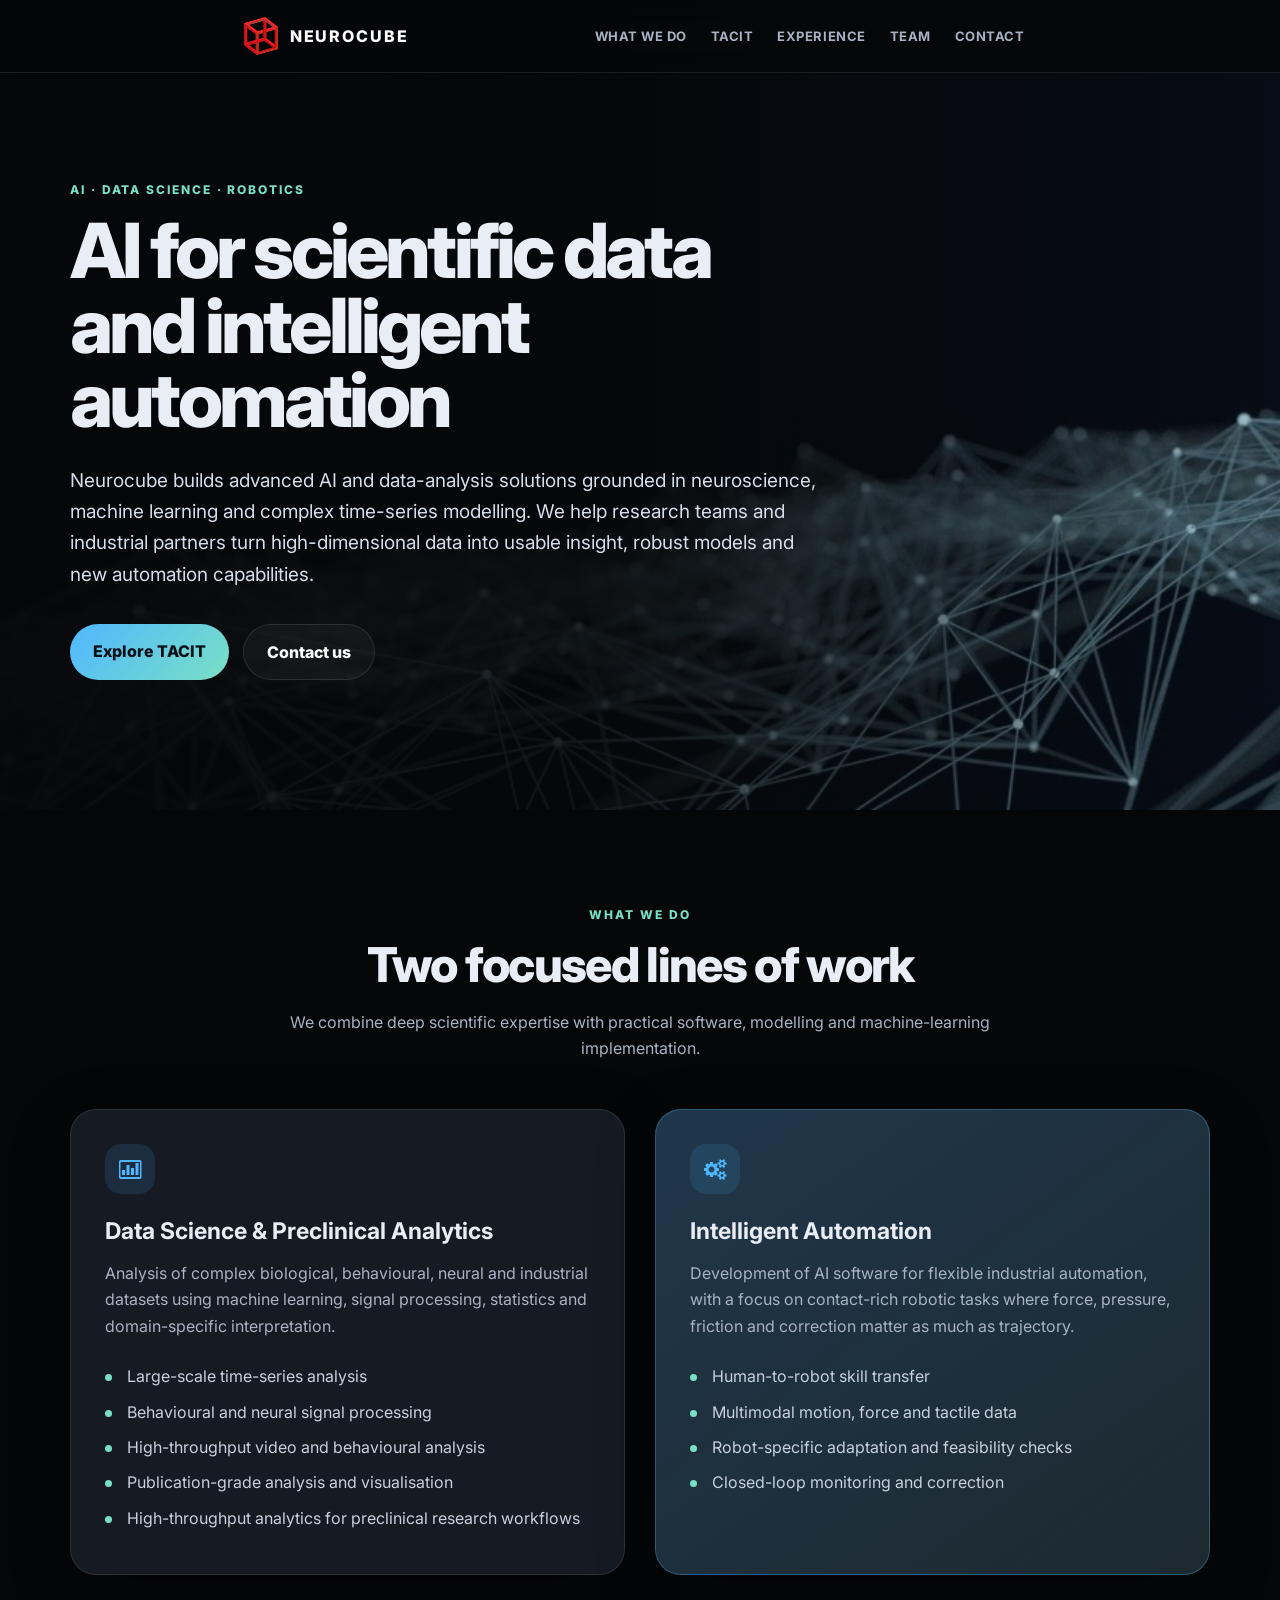
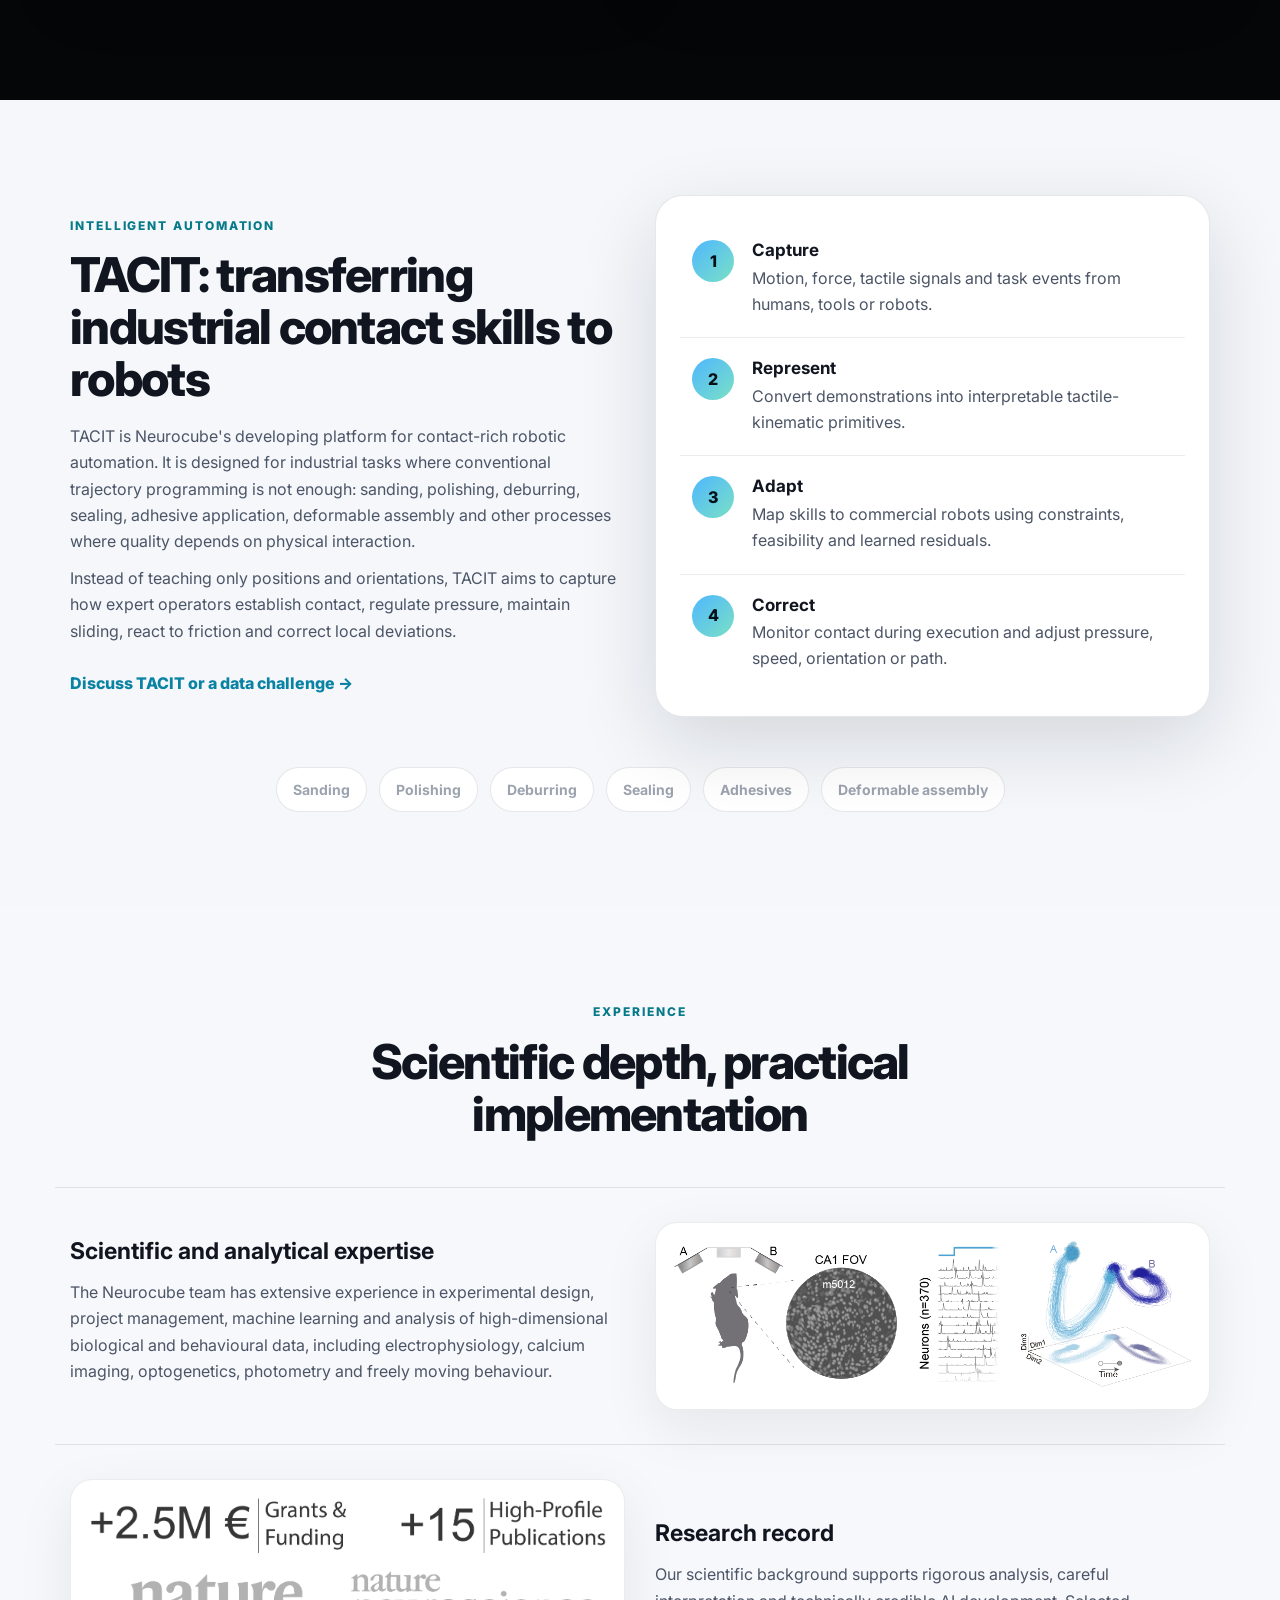
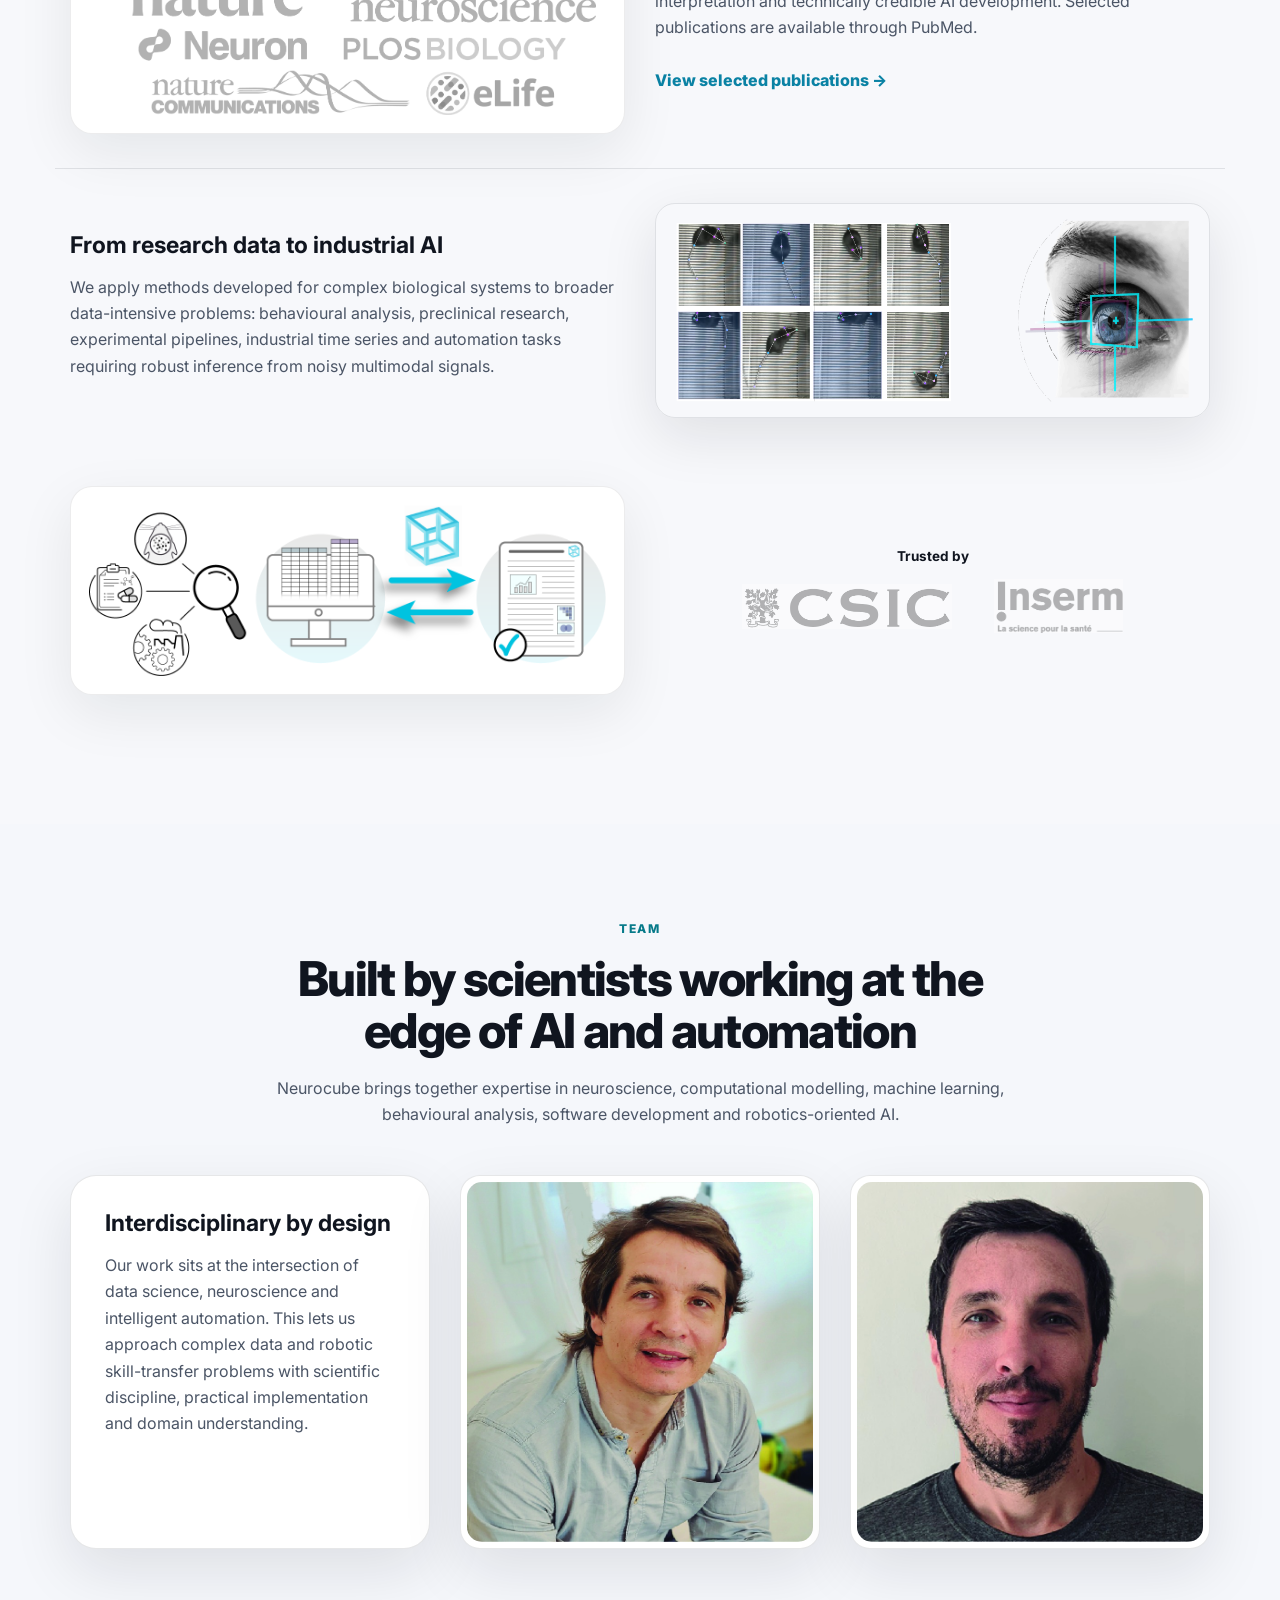
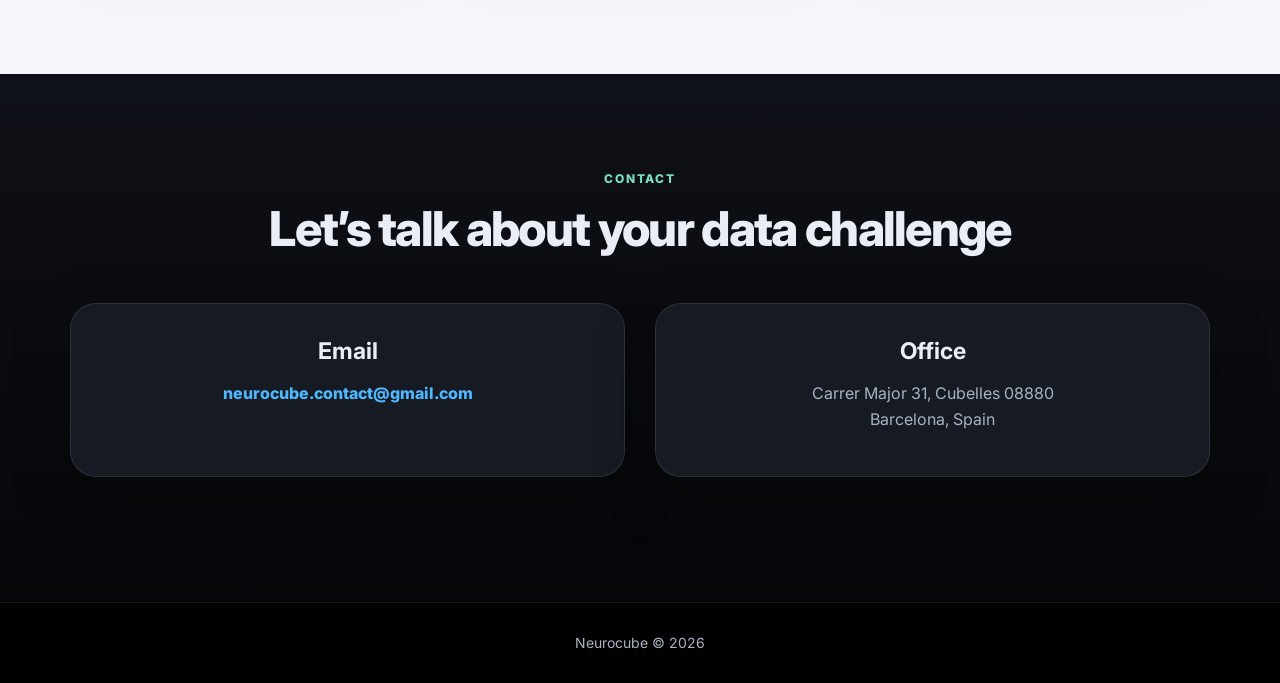
==== test/index.html @ 3176d302 "Update index.html" ====
<!doctype html>
<html lang="en">
<head>
  <meta charset="utf-8">
  <meta name="viewport" content="width=device-width, initial-scale=1">
  <meta name="description" content="Neurocube develops AI solutions for scientific data analysis and intelligent automation, including TACIT for contact-rich robotic skill transfer.">
  <title>Neurocube | AI, Data Science & Intelligent Automation</title>
  <link rel="icon" href="favicon.png" type="image/png">
  <link href="css/bootstrap.min.css" rel="stylesheet" type="text/css">
  <link href="css/font-awesome.css" rel="stylesheet" type="text/css">
  <link href="css/style.css" rel="stylesheet" type="text/css">
</head>
<body>
  <header class="site-header">
    <div class="container header-inner">
      <a class="brand" href="#home" aria-label="Neurocube home">
        <img src="img/cube.png" alt="Neurocube logo">
        <span>NEUROCUBE</span>
      </a>

      <nav class="navbar navbar-inverse" role="navigation">
        <div class="navbar-header">
          <button type="button" class="navbar-toggle" data-toggle="collapse" data-target="#main-nav">
            <span class="sr-only">Toggle navigation</span>
            <span class="icon-bar"></span>
            <span class="icon-bar"></span>
            <span class="icon-bar"></span>
          </button>
        </div>
        <div id="main-nav" class="collapse navbar-collapse">
          <ul class="nav navbar-nav">
            <li><a href="#services">What we do</a></li>
            <li><a href="#automation">TACIT</a></li>
            <li><a href="#experience">Experience</a></li>
            <li><a href="#team">Team</a></li>
            <li><a href="#contact">Contact</a></li>
          </ul>
        </div>
      </nav>
    </div>
  </header>

  <main>
    <section id="home" class="hero-section">
      <div class="container">
        <div class="row">
          <div class="col-md-8">
            <p class="eyebrow">AI · Data Science · Robotics</p>
            <h1>AI for scientific data and intelligent automation</h1>
            <p class="hero-copy">
              Neurocube builds advanced AI and data-analysis solutions grounded in neuroscience, machine learning and complex time-series modelling. We help research teams and industrial partners turn high-dimensional data into usable insight, robust models and new automation capabilities.
            </p>
            <div class="hero-actions">
              <a href="#automation" class="btn-primary-custom">Explore TACIT</a>
              <a href="#contact" class="btn-secondary-custom">Contact us</a>
            </div>
          </div>
        </div>
      </div>
    </section>

    <section id="services" class="section section-dark">
      <div class="container">
        <div class="section-heading">
          <p class="eyebrow">What we do</p>
          <h2>Two focused lines of work</h2>
          <p>We combine deep scientific expertise with practical software, modelling and machine-learning implementation.</p>
        </div>

        <div class="row cards-row">
          <div class="col-md-6">
            <article class="feature-card">
              <div class="card-icon"><i class="fa fa-bar-chart"></i></div>
              <h3>Data Science & Preclinical Analytics</h3>
              <p>
                Analysis of complex biological, behavioural, neural and industrial datasets using machine learning, signal processing, statistics and domain-specific interpretation.
              </p>
              <ul>
                <li>Large-scale time-series analysis</li>
                <li>Behavioural and neural signal processing</li>
                <li>High-throughput video and behavioural analysis</li>
                <li>Publication-grade analysis and visualisation</li>
                <li>High-throughput analytics for preclinical research workflows</li>
              </ul>
            </article>
          </div>

          <div class="col-md-6">
            <article class="feature-card feature-card-accent">
              <div class="card-icon"><i class="fa fa-cogs"></i></div>
              <h3>Intelligent Automation</h3>
              <p>
                Development of AI software for flexible industrial automation, with a focus on contact-rich robotic tasks where force, pressure, friction and correction matter as much as trajectory.
              </p>
              <ul>
                <li>Human-to-robot skill transfer</li>
                <li>Multimodal motion, force and tactile data</li>
                <li>Robot-specific adaptation and feasibility checks</li>
                <li>Closed-loop monitoring and correction</li>
              </ul>
            </article>
          </div>
        </div>
      </div>
    </section>

    <section id="automation" class="section section-light">
      <div class="container">
        <div class="row vertical-align">
          <div class="col-md-6">
            <p class="eyebrow">Intelligent Automation</p>
            <h2>TACIT: transferring industrial contact skills to robots</h2>
            <p>
              TACIT is Neurocube's developing platform for contact-rich robotic automation. It is designed for industrial tasks where conventional trajectory programming is not enough: sanding, polishing, deburring, sealing, adhesive application, deformable assembly and other processes where quality depends on physical interaction.
            </p>
            <p>
              Instead of teaching only positions and orientations, TACIT aims to capture how expert operators establish contact, regulate pressure, maintain sliding, react to friction and correct local deviations.
            </p>
            <a href="#contact" class="inline-link">Discuss TACIT or a data challenge →</a>
          </div>

          <div class="col-md-6">
            <div class="tacit-panel">
              <div class="tacit-step">
                <span>1</span>
                <div>
                  <h4>Capture</h4>
                  <p>Motion, force, tactile signals and task events from humans, tools or robots.</p>
                </div>
              </div>
              <div class="tacit-step">
                <span>2</span>
                <div>
                  <h4>Represent</h4>
                  <p>Convert demonstrations into interpretable tactile-kinematic primitives.</p>
                </div>
              </div>
              <div class="tacit-step">
                <span>3</span>
                <div>
                  <h4>Adapt</h4>
                  <p>Map skills to commercial robots using constraints, feasibility and learned residuals.</p>
                </div>
              </div>
              <div class="tacit-step">
                <span>4</span>
                <div>
                  <h4>Correct</h4>
                  <p>Monitor contact during execution and adjust pressure, speed, orientation or path.</p>
                </div>
              </div>
            </div>
          </div>
        </div>

        <div class="use-case-strip">
          <span>Sanding</span>
          <span>Polishing</span>
          <span>Deburring</span>
          <span>Sealing</span>
          <span>Adhesives</span>
          <span>Deformable assembly</span>
        </div>
      </div>
    </section>

    <section id="experience" class="section experience-section">
      <div class="container">
        <div class="section-heading">
          <p class="eyebrow">Experience</p>
          <h2>Scientific depth, practical implementation</h2>
        </div>

        <div class="row experience-row">
          <div class="col-md-6">
            <h3>Scientific and analytical expertise</h3>
            <p>
              The Neurocube team has extensive experience in experimental design, project management, machine learning and analysis of high-dimensional biological and behavioural data, including electrophysiology, calcium imaging, optogenetics, photometry and freely moving behaviour.
            </p>
          </div>
          <div class="col-md-6">
            <img class="wide-image" src="img/experience.png" alt="Neurocube scientific expertise diagram">
          </div>
        </div>

        <div class="row experience-row">
          <div class="col-md-6 col-md-push-6">
            <h3>Research record</h3>
            <p>
              Our scientific background supports rigorous analysis, careful interpretation and technically credible AI development. Selected publications are available through PubMed.
            </p>
            <a class="inline-link" href="https://pubmed.ncbi.nlm.nih.gov/?term=28329757+or+34262175+or+20364143+or+29398355+or+20613857+or+35879320+or+28826485&sort=date" target="_blank" rel="noopener">View selected publications →</a>
          </div>
          <div class="col-md-6 col-md-pull-6">
            <img class="wide-image" src="img/journals.png" alt="Selected scientific journals">
          </div>
        </div>

        <div class="row experience-row">
          <div class="col-md-6">
            <h3>From research data to industrial AI</h3>
            <p>
              We apply methods developed for complex biological systems to broader data-intensive problems: behavioural analysis, preclinical research, experimental pipelines, industrial time series and automation tasks requiring robust inference from noisy multimodal signals.
            </p>
          </div>
          <div class="col-md-6">
            <img class="showcase-image" src="img/trusted1.png" alt="Video-based tracking and pattern analysis">
          </div>
        </div>

        <div class="row analytics-showcase experience-row">
          <div class="col-md-6">
            <img class="wide-image" src="img/trustedFlow.png" alt="Neurocube workflow">
          </div>
          <div class="col-md-6">
            <h3 class="trusted-title">Trusted by</h3>
            <div class="trusted-logos">
              <img src="img/trusted-csic.png" alt="CSIC logo">
              <img src="img/trusted-inserm.png" alt="Inserm logo">
            </div>
          </div>
        </div>
      </div>
    </section>

    <section id="team" class="section section-light">
      <div class="container">
        <div class="section-heading">
          <p class="eyebrow">Team</p>
          <h2>Built by scientists working at the edge of AI and automation</h2>
          <p>
            Neurocube brings together expertise in neuroscience, computational modelling, machine learning, behavioural analysis, software development and robotics-oriented AI.
          </p>
        </div>

        <div class="row team-row">
          <div class="col-md-4">
            <div class="team-text-card">
              <h3>Interdisciplinary by design</h3>
              <p>
                Our work sits at the intersection of data science, neuroscience and intelligent automation. This lets us approach complex data and robotic skill-transfer problems with scientific discipline, practical implementation and domain understanding.
              </p>
            </div>
          </div>
          <div class="col-md-4">
            <div class="portrait-card">
              <figure class="portrait-rollover">
                <img class="portrait-main" src="img/teamPJ1.jpg" alt="Neurocube team member">
                <img class="portrait-hover" src="img/teamPJ2.jpg" alt="Neurocube team member alternate portrait">
              </figure>
            </div>
          </div>
          <div class="col-md-4">
            <div class="portrait-card">
              <figure class="portrait-rollover">
                <img class="portrait-main" src="img/teamDJ1.jpg" alt="Neurocube team member">
                <img class="portrait-hover" src="img/teamDJ2.jpg" alt="Neurocube team member alternate portrait">
              </figure>
            </div>
          </div>
        </div>
      </div>
    </section>

    <section id="contact" class="section contact-section">
      <div class="container">
        <div class="section-heading">
          <p class="eyebrow">Contact</p>
          <h2>Let’s talk about your data challenge</h2>
        </div>

        <div class="row contact-cards">
          <div class="col-md-6">
            <div class="contact-card">
              <h3>Email</h3>
              <p><a href="mailto:neurocube.contact@gmail.com">neurocube.contact@gmail.com</a></p>
            </div>
          </div>
          <div class="col-md-6">
            <div class="contact-card">
              <h3>Office</h3>
              <p>Carrer Major 31, Cubelles 08880<br>Barcelona, Spain</p>
            </div>
          </div>
        </div>
      </div>
    </section>
  </main>

  <footer class="site-footer">
    <div class="container">
      <span>Neurocube © 2026</span>
    </div>
  </footer>

  <script src="js/jquery-1.11.0.min.js"></script>
  <script src="js/bootstrap.min.js"></script>
  <script>
    $(function () {
      $('a[href^="#"]').on('click', function (event) {
        var target = $($(this).attr('href'));
        if (target.length) {
          event.preventDefault();
          $('html, body').animate({ scrollTop: target.offset().top - 70 }, 500);
          $('#main-nav').collapse('hide');
        }
      });
    });
  </script>
</body>
</html>
---- test/css/style.css ----
@charset "utf-8";
@import url('https://fonts.googleapis.com/css2?family=Inter:wght@400;500;600;700;800&display=swap');

:root {
  --bg: #050608;
  --bg-soft: #0e1117;
  --panel: #151a23;
  --text: #e9edf5;
  --muted: #a9b2c3;
  --line: rgba(255, 255, 255, 0.1);
  --accent: #4fb7ff;
  --accent-2: #7ae0c5;
  --white: #ffffff;
}

* { box-sizing: border-box; }

html { scroll-behavior: smooth; }

body {
  margin: 0;
  background: var(--bg);
  color: var(--text);
  font-family: 'Inter', Arial, sans-serif;
  font-size: 16px;
  line-height: 1.65;
}

img { max-width: 100%; height: auto; display: block; }

a { color: inherit; }
a:hover, a:focus { color: var(--accent); text-decoration: none; }

h1, h2, h3, h4, p { margin-top: 0; }

h1 {
  max-width: 850px;
  font-size: clamp(42px, 7vw, 76px);
  line-height: 0.98;
  font-weight: 800;
  letter-spacing: -0.05em;
  margin-bottom: 28px;
}

h2 {
  font-size: clamp(30px, 4vw, 48px);
  line-height: 1.08;
  font-weight: 800;
  letter-spacing: -0.035em;
  margin-bottom: 18px;
}

h3 {
  font-size: 23px;
  line-height: 1.2;
  font-weight: 700;
  margin-bottom: 14px;
}

h4 {
  font-size: 17px;
  line-height: 1.2;
  font-weight: 700;
  margin-bottom: 4px;
}

p { color: var(--muted); }

.site-header {
  position: fixed;
  top: 0;
  width: 100%;
  z-index: 1000;
  background: rgba(5, 6, 8, 0.88);
  border-bottom: 1px solid var(--line);
  backdrop-filter: blur(14px);
}

.header-inner {
  min-height: 72px;
  display: flex;
  align-items: center;
  justify-content: space-between;
}

.brand {
  display: inline-flex;
  align-items: center;
  gap: 12px;
  color: var(--white);
  font-size: 16px;
  font-weight: 800;
  letter-spacing: 0.12em;
}

.brand img { width: 34px; height: 38px; object-fit: contain; }

.navbar { margin: 0; border: 0; min-height: auto; }
.navbar-inverse { background: transparent; border: 0; }
.navbar-collapse { padding: 0; }
.navbar-nav > li > a,
.navbar-inverse .navbar-nav > li > a {
  color: var(--muted);
  font-size: 13px;
  font-weight: 700;
  letter-spacing: 0.04em;
  text-transform: uppercase;
  padding: 14px 12px;
}
.navbar-inverse .navbar-nav > li > a:hover,
.navbar-inverse .navbar-nav > li > a:focus { color: var(--white); background: transparent; }
.navbar-inverse .navbar-toggle { border-color: var(--line); margin-right: 0; }
.navbar-inverse .navbar-toggle:hover,
.navbar-inverse .navbar-toggle:focus { background: var(--panel); }

.hero-section {
  min-height: 90vh;
  display: flex;
  align-items: center;
  padding: 150px 0 100px;
  background:
    linear-gradient(90deg, rgba(5,6,8,0.96) 0%, rgba(5,6,8,0.86) 45%, rgba(5,6,8,0.2) 100%),
    url('../img/slide-1.jpg') center/cover no-repeat;
}

.hero-copy {
  max-width: 760px;
  font-size: 19px;
  color: #d7deeb;
  margin-bottom: 34px;
}

.eyebrow {
  color: var(--accent-2);
  font-size: 12px;
  font-weight: 800;
  letter-spacing: 0.16em;
  text-transform: uppercase;
  margin-bottom: 14px;
}

.hero-actions {
  display: flex;
  gap: 14px;
  flex-wrap: wrap;
}

.btn-primary-custom,
.btn-secondary-custom {
  display: inline-block;
  border-radius: 999px;
  padding: 14px 23px;
  font-weight: 800;
  transition: transform 0.2s ease, border-color 0.2s ease, background 0.2s ease;
}

.btn-primary-custom {
  background: linear-gradient(135deg, var(--accent), var(--accent-2));
  color: #051018;
}

.btn-secondary-custom {
  border: 1px solid var(--line);
  color: var(--white);
  background: rgba(255,255,255,0.04);
}

.btn-primary-custom:hover,
.btn-secondary-custom:hover {
  transform: translateY(-2px);
  color: var(--white);
}

.section { padding: 95px 0; }
.section-dark { background: var(--bg); }
.section-light { background: #f5f7fb; color: #10151f; }
.section-light p { color: #4b5566; }
.section-light .eyebrow { color: #067a89; }

.section-heading {
  max-width: 760px;
  margin: 0 auto 48px;
  text-align: center;
}

.cards-row { display: flex; flex-wrap: wrap; }
.cards-row > div { margin-bottom: 30px; }

.feature-card,
.team-text-card,
.contact-card {
  height: 100%;
  padding: 34px;
  background: var(--panel);
  border: 1px solid var(--line);
  border-radius: 26px;
  box-shadow: 0 18px 60px rgba(0,0,0,0.25);
}

.feature-card-accent {
  background: linear-gradient(145deg, rgba(79,183,255,0.18), rgba(122,224,197,0.08)), var(--panel);
  border-color: rgba(79,183,255,0.32);
}

.card-icon {
  width: 50px;
  height: 50px;
  display: flex;
  align-items: center;
  justify-content: center;
  border-radius: 16px;
  background: rgba(79,183,255,0.12);
  color: var(--accent);
  font-size: 21px;
  margin-bottom: 24px;
}

.feature-card ul {
  margin: 24px 0 0;
  padding: 0;
  list-style: none;
}

.feature-card li {
  position: relative;
  color: #c8d0de;
  padding-left: 22px;
  margin: 9px 0;
}

.feature-card li:before {
  content: "";
  position: absolute;
  left: 0;
  top: 11px;
  width: 7px;
  height: 7px;
  border-radius: 50%;
  background: var(--accent-2);
}

.vertical-align { display: flex; align-items: center; flex-wrap: wrap; }

.tacit-panel {
  background: #ffffff;
  border: 1px solid rgba(16,21,31,0.1);
  border-radius: 28px;
  padding: 24px;
  box-shadow: 0 26px 80px rgba(16,21,31,0.14);
}

.tacit-step {
  display: flex;
  gap: 18px;
  padding: 20px 12px;
  border-bottom: 1px solid rgba(16,21,31,0.08);
}

.tacit-step:last-child { border-bottom: 0; }
.tacit-step span {
  flex: 0 0 42px;
  height: 42px;
  display: flex;
  align-items: center;
  justify-content: center;
  border-radius: 50%;
  color: #051018;
  background: linear-gradient(135deg, var(--accent), var(--accent-2));
  font-weight: 800;
}

.tacit-step p { margin: 0; }

.inline-link {
  display: inline-block;
  margin-top: 16px;
  color: #0a82a4;
  font-weight: 800;
}

.use-case-strip {
  display: flex;
  flex-wrap: wrap;
  gap: 12px;
  justify-content: center;
  margin-top: 50px;
}

.use-case-strip span {
  padding: 10px 16px;
  border-radius: 999px;
  background: #ffffff;
  border: 1px solid rgba(16,21,31,0.1);
  color: #9ca3af;
  font-size: 14px;
  font-weight: 700;
}

.experience-row {
  display: flex;
  align-items: center;
  flex-wrap: wrap;
  padding: 34px 0;
  border-top: 1px solid var(--line);
}

.experience-row:first-of-type { border-top: 0; }

.wide-image {
  width: 100%;
  padding: 18px;
  background: #ffffff;
  border-radius: 22px;
}

.team-row { display: flex; align-items: stretch; flex-wrap: wrap; }
.team-row > div { margin-bottom: 30px; }
.section-light .team-text-card {
  background: #ffffff;
  border-color: rgba(16,21,31,0.1);
  box-shadow: 0 22px 60px rgba(16,21,31,0.1);
}

.portrait-card {
  height: 100%;
  padding: 18px;
  background: #ffffff;
  border: 1px solid rgba(16,21,31,0.1);
  border-radius: 26px;
  box-shadow: 0 22px 60px rgba(16,21,31,0.1);
}

.portrait-rollover {
  position: relative;
  width: 100%;
  height: 360px;
  margin: 0;
  overflow: hidden;
  border-radius: 18px;
}

.portrait-rollover img {
  width: 100%;
  height: 100%;
  object-fit: cover;
  display: block;
}

.portrait-hover {
  position: absolute;
  inset: 0;
  opacity: 0;
  transition: opacity 180ms ease-in-out;
}

.portrait-rollover:hover .portrait-hover,
.portrait-rollover:focus-within .portrait-hover {
  opacity: 1;
}

.contact-section {
  background: linear-gradient(180deg, var(--bg-soft), var(--bg));
}

.contact-cards { display: flex; flex-wrap: wrap; }
.contact-cards > div { margin-bottom: 30px; }
.contact-card { text-align: center; }
.contact-card a { color: var(--accent); font-weight: 800; }

.site-footer {
  padding: 28px 0;
  border-top: 1px solid var(--line);
  background: #000;
  color: var(--muted);
  text-align: center;
  font-size: 14px;
}

@media (max-width: 991px) {
  .header-inner { display: block; padding-top: 14px; padding-bottom: 14px; }
  .brand { float: left; margin-top: 4px; }
  .navbar { float: right; }
  .navbar-collapse { clear: both; width: 100vw; margin-left: calc(-50vw + 50%); padding: 12px 15px; background: rgba(5,6,8,0.98); }
  .navbar-nav { margin: 0; }
  .navbar-nav > li > a { padding: 12px 0; }
  .hero-section { padding-top: 135px; }
  .section { padding: 74px 0; }
  .portrait-card img { height: auto; }
}

@media (max-width: 767px) {
  body { font-size: 15px; }
  .hero-section { min-height: auto; padding: 130px 0 75px; }
  .feature-card, .team-text-card, .contact-card { padding: 26px; }
  .tacit-panel { margin-top: 34px; }
}

.analytics-showcase {
  display: flex;
  align-items: center;
  flex-wrap: wrap;
  margin-top: 48px;
  padding: 28px;
  background: rgba(255,255,255,0.035);
  border: 1px solid var(--line);
  border-radius: 28px;
}

.analytics-showcase > div { margin-bottom: 0; }

.showcase-image {
  width: 100%;
  border-radius: 20px;
  border: 1px solid rgba(255,255,255,0.12);
  box-shadow: 0 20px 70px rgba(0,0,0,0.28);
}

.analytics-showcase h3 { color: var(--white); }

.trusted-section {
  padding: 64px 0;
  background: var(--bg-soft);
  border-top: 1px solid var(--line);
  border-bottom: 1px solid var(--line);
}

.trusted-inner {
  text-align: center;
}

.trusted-inner .eyebrow {
  color: rgba(122,224,197,0.55);
  margin-bottom: 22px;
}

.trusted-inner img {
  max-width: 760px;
  width: 100%;
  margin: 0 auto;
  opacity: 0.34;
  filter: grayscale(1);
}

@media (max-width: 991px) {
  .analytics-showcase { padding: 22px; }
  .analytics-showcase .showcase-image { margin-bottom: 28px; }
}

/* v4 refinements */
.experience-section {
  background: #f7f8fb;
  color: #10151f;
}

.experience-section p { color: #4b5566; }
.experience-section .eyebrow { color: #067a89; }
.experience-section .experience-row { border-top: 1px solid rgba(16,21,31,0.1); }
.experience-section .experience-row:first-of-type { border-top: 0; }
.experience-section .wide-image {
  border: 1px solid rgba(16,21,31,0.08);
  box-shadow: 0 18px 55px rgba(16,21,31,0.08);
}

.experience-section .analytics-showcase {
  margin-top: 0;
  padding: 34px 0;
  background: transparent;
  border: 0;
  border-radius: 0;
}

.experience-section .analytics-showcase h3 { color: #10151f; }
.experience-section .showcase-image {
  border: 1px solid rgba(16,21,31,0.1);
  box-shadow: 0 18px 55px rgba(16,21,31,0.1);
}

.trusted-section { display: none; }

.trusted-title {
  display: block;
  width: 100%;
  text-align: center;
  font-size: 1.35rem;   /* match your h3 size */
  font-weight: 700;
  line-height: 1.3;
  color: #2f3438;
  letter-spacing: normal;
  text-transform: none;
}

.trusted-inline {
  margin-top: 34px;
  padding-top: 34px;
  border-top: 1px solid rgba(16,21,31,0.1);
  text-align: center;
}

.trusted-inline .eyebrow {
  color: rgba(6,122,137,0.55);
  margin-bottom: 16px;
}

.trusted-logos {
  display: flex;
  align-items: center;
  justify-content: center;
  gap: 42px;
  flex-wrap: wrap;
}

.trusted-logos img {
  max-height: 54px;
  max-width: 210px;
  width: auto;
  opacity: 0.38;
  filter: grayscale(1);
}

.portrait-card {
  padding: 6px;
  border-radius: 20px;
}

.portrait-rollover {
  border-radius: 15px;
}

@media (max-width: 767px) {
  .trusted-logos { gap: 24px; }
  .trusted-logos img { max-height: 42px; max-width: 170px; }
}
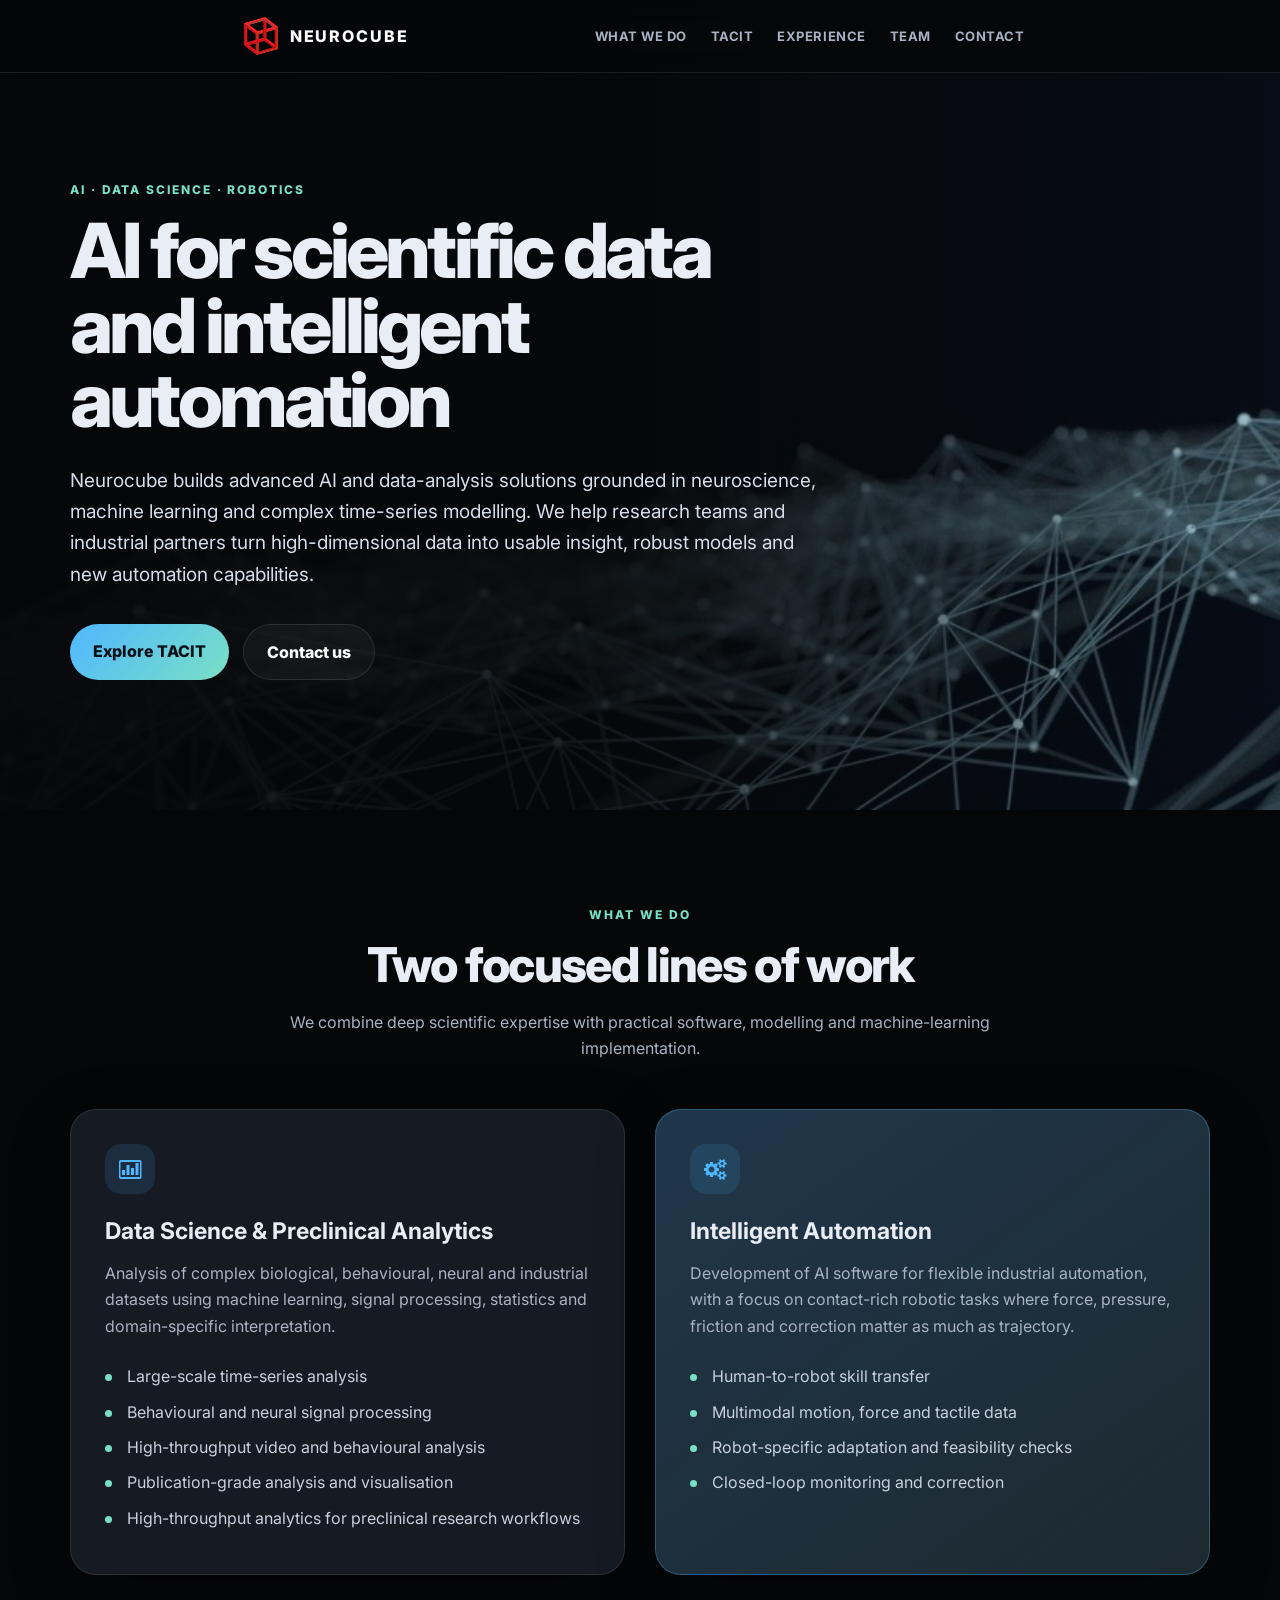
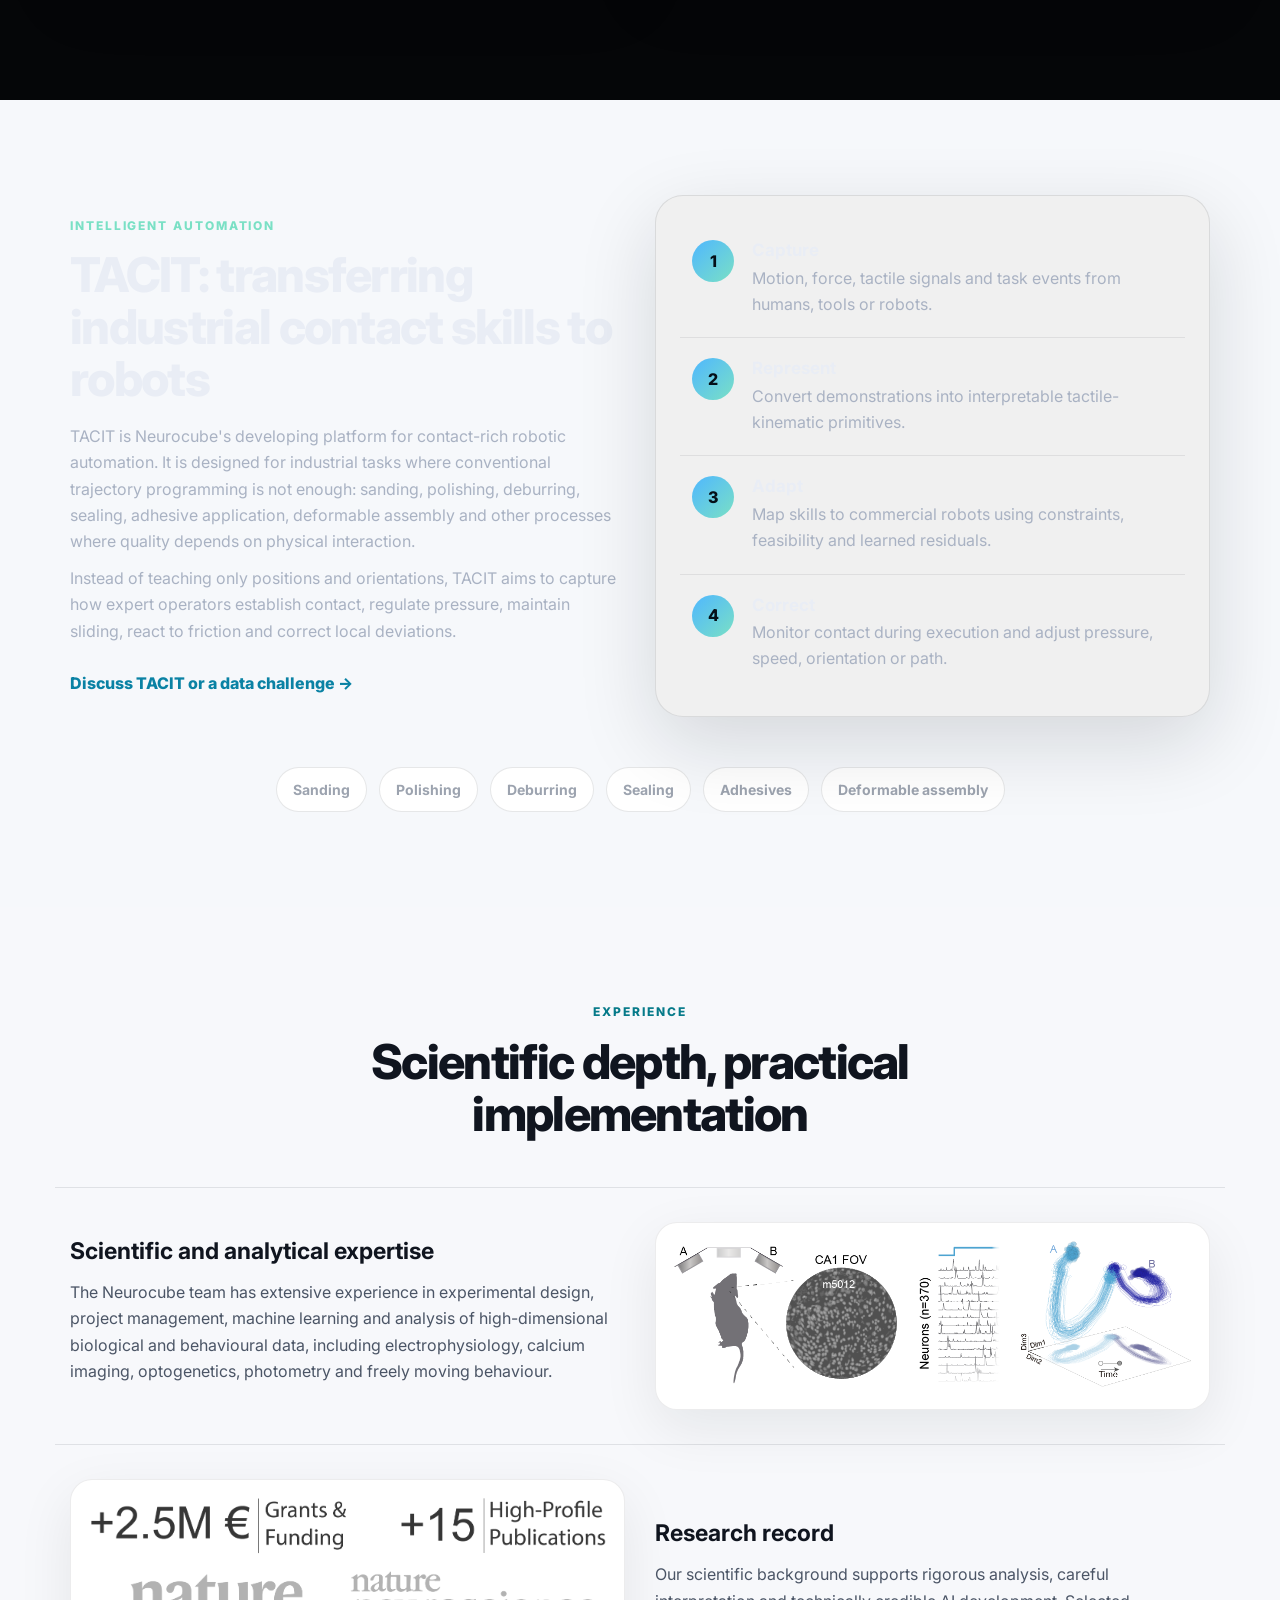
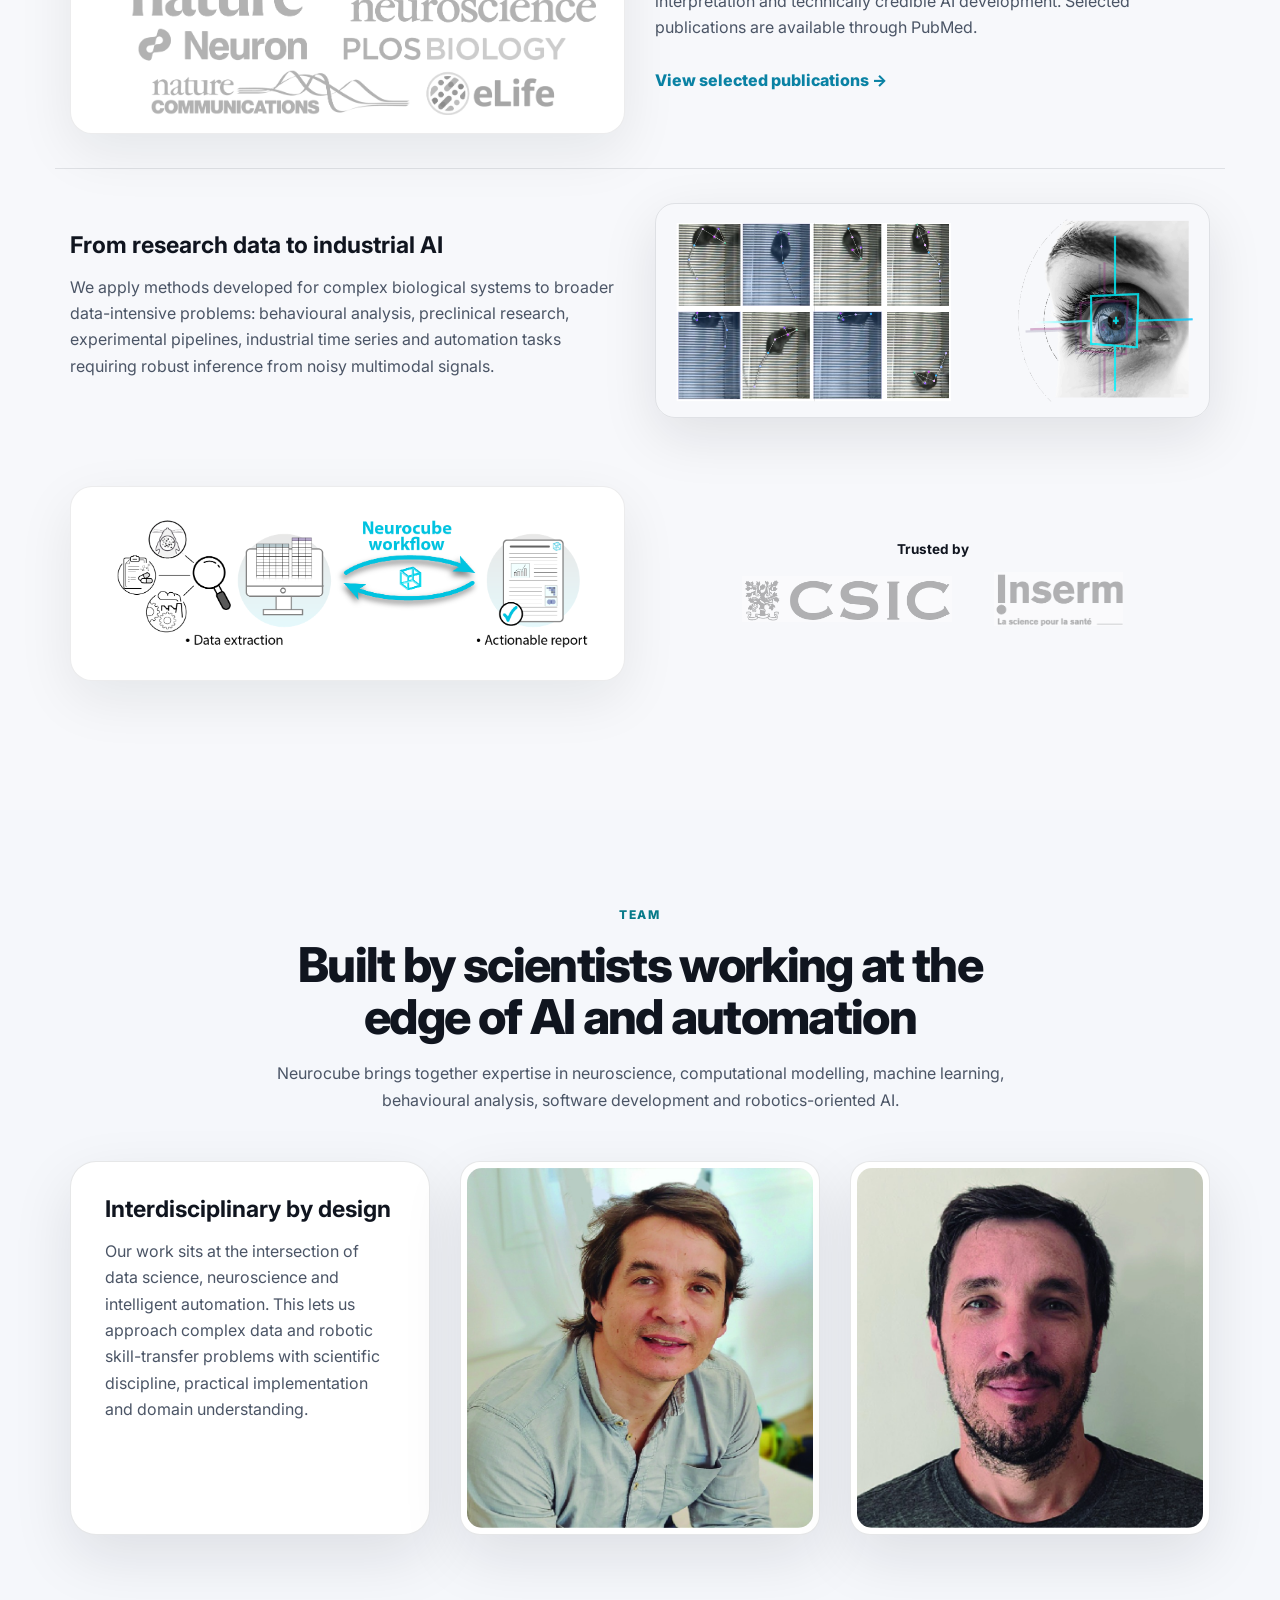
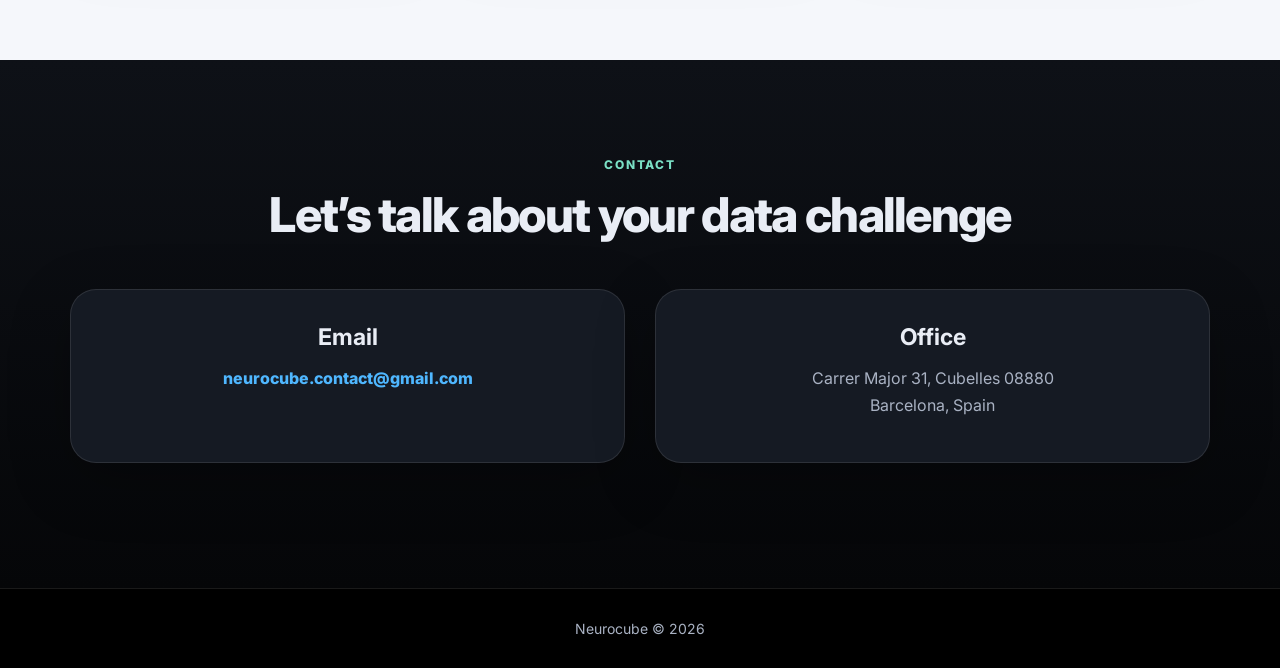
==== commit bb818e63: "Update index.html" ====
--- a/test/index.html
+++ b/test/index.html
@@ -104,7 +104,7 @@
       </div>
     </section>
 
-    <section id="automation" class="section section-light">
+    <section id="automation" class="section automation-section">
       <div class="container">
         <div class="row vertical-align">
           <div class="col-md-6">
--- a/test/css/style.css
+++ b/test/css/style.css
@@ -241,8 +241,12 @@
 
 .vertical-align { display: flex; align-items: center; flex-wrap: wrap; }
 
+#automation {
+  background: #f6f8fb;
+}
+
 .tacit-panel {
-  background: #ffffff;
+  background: #f0f0f0;
   border: 1px solid rgba(16,21,31,0.1);
   border-radius: 28px;
   padding: 24px;
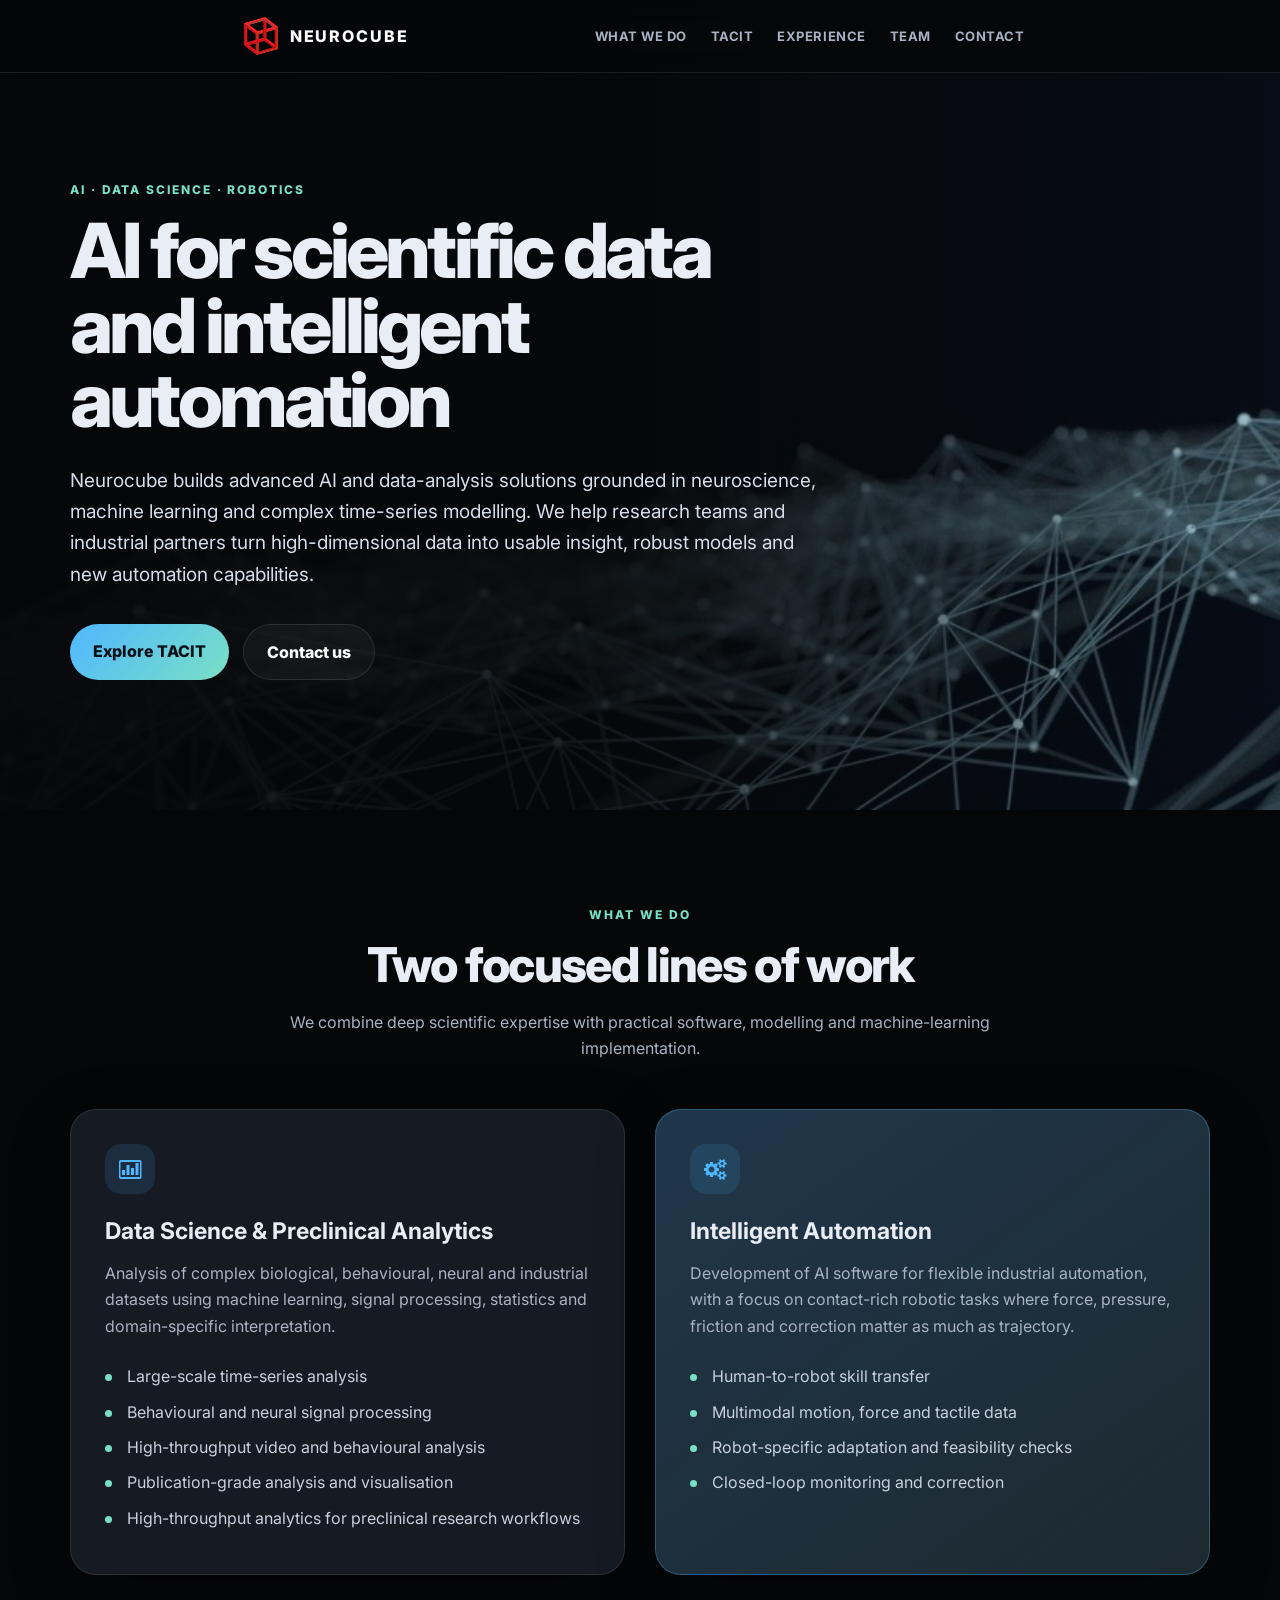
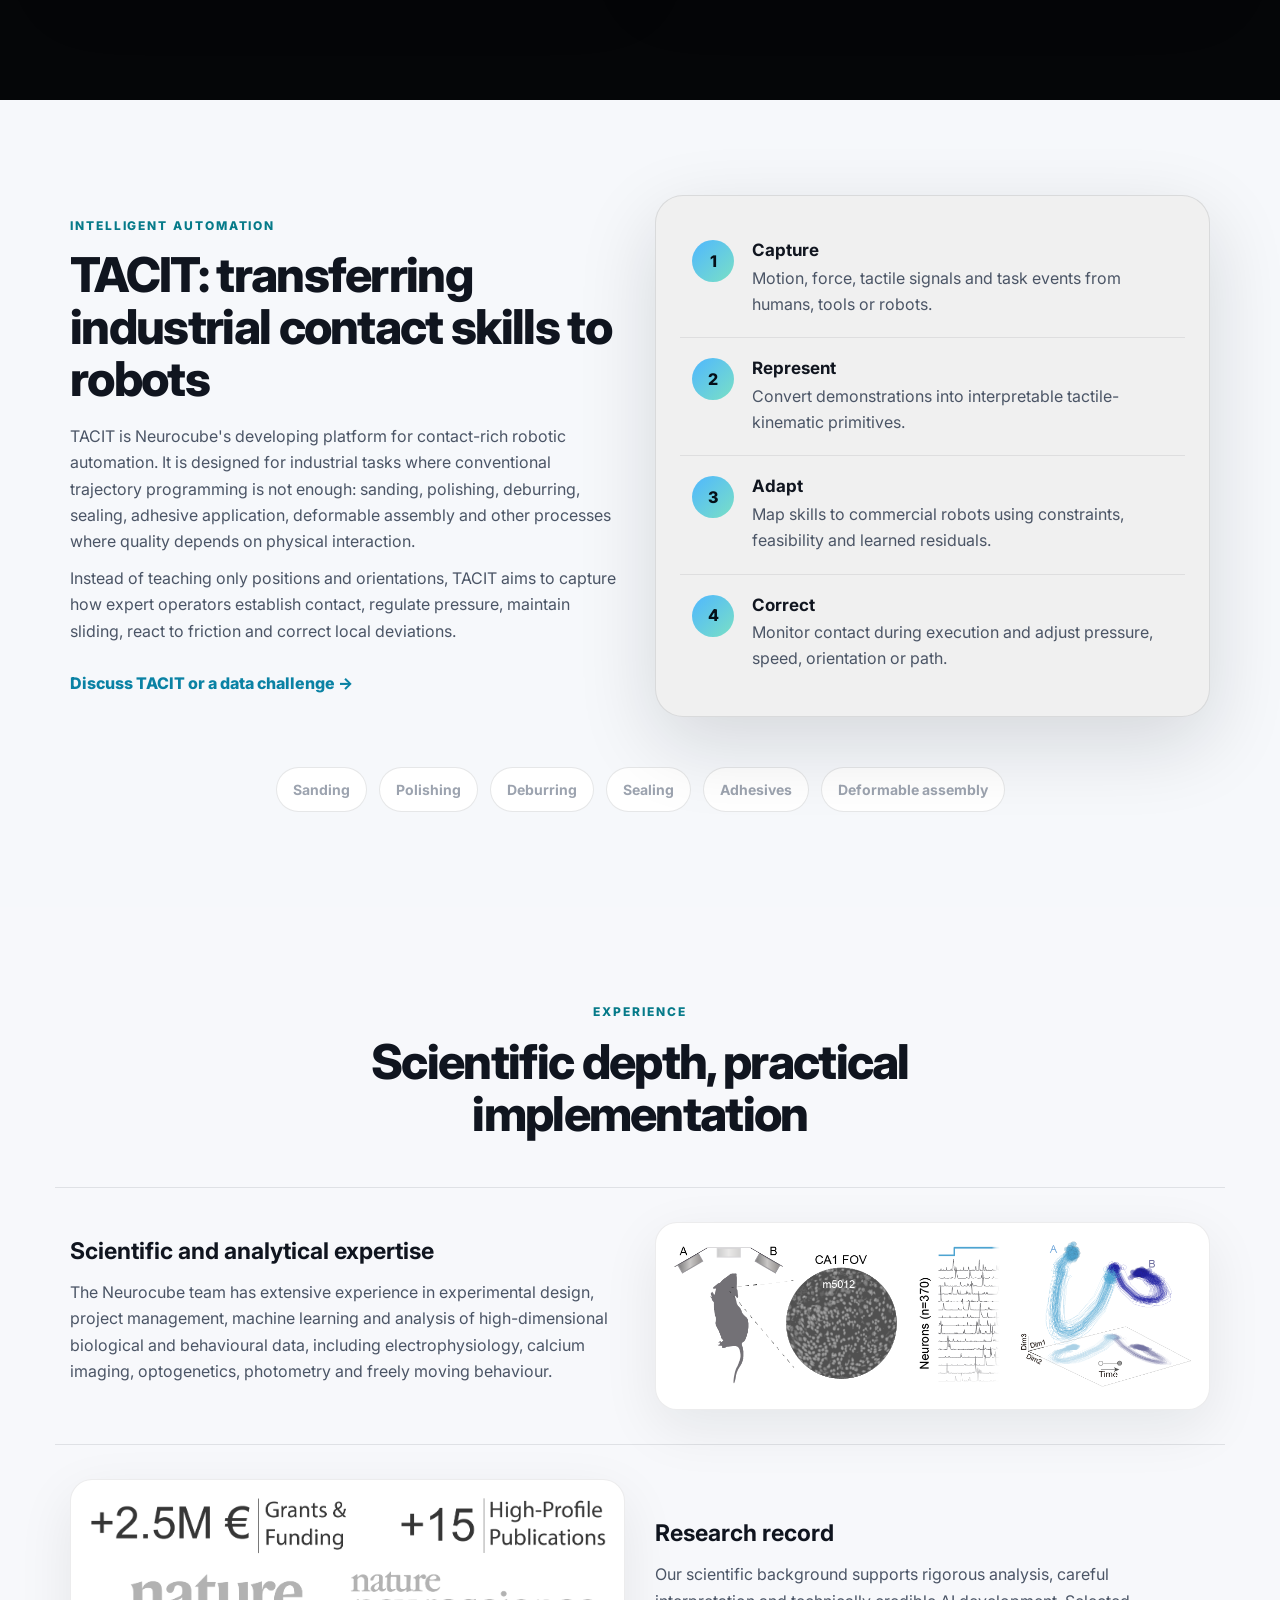
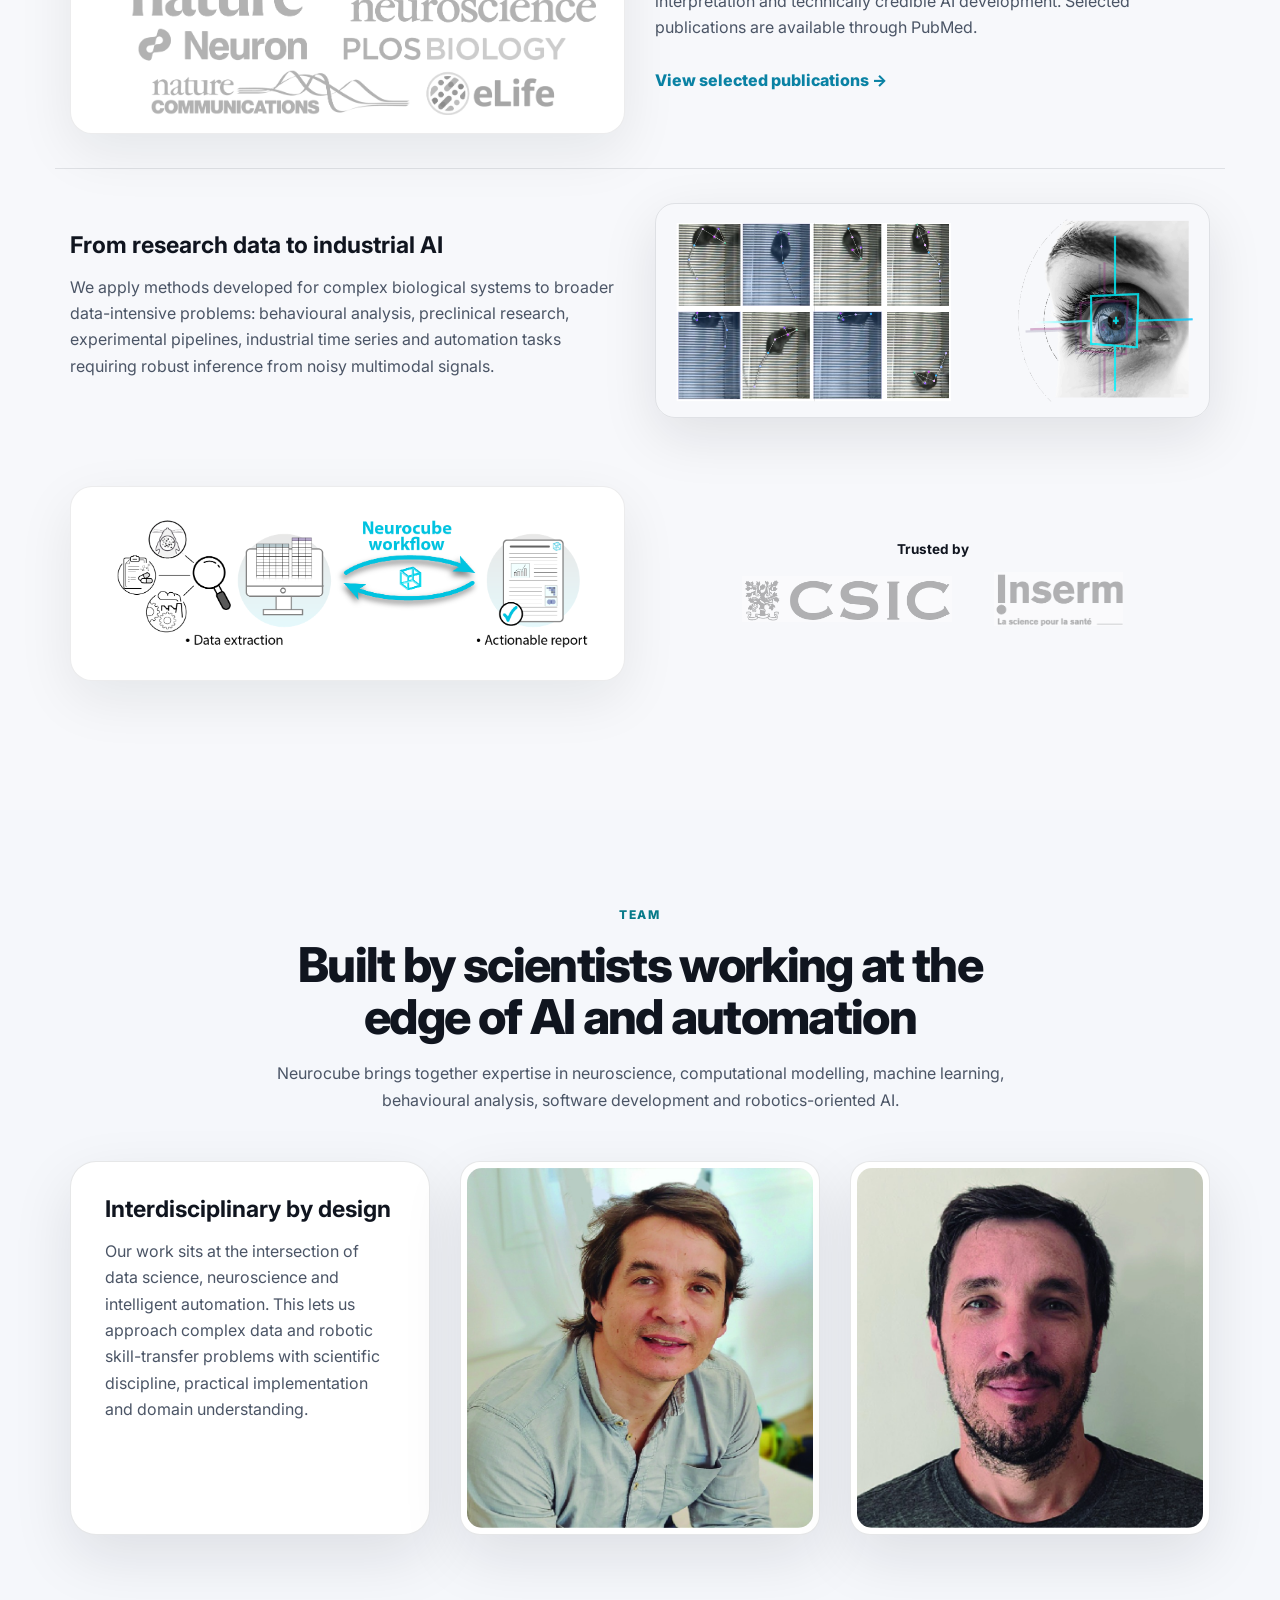
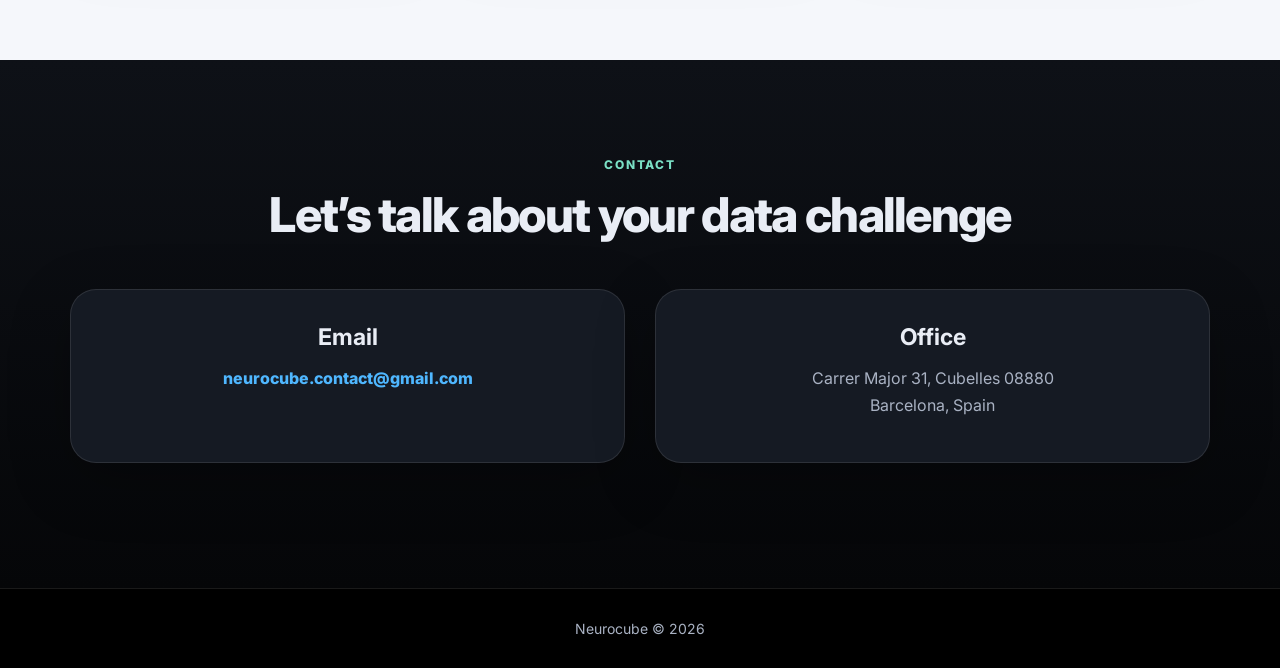
==== commit ef437af1: "Update index.html" ====
--- a/test/index.html
+++ b/test/index.html
@@ -104,7 +104,7 @@
       </div>
     </section>
 
-    <section id="automation" class="section automation-section">
+    <section id="automation" class="section section-light automation-section">
       <div class="container">
         <div class="row vertical-align">
           <div class="col-md-6">
--- a/test/css/style.css
+++ b/test/css/style.css
@@ -241,7 +241,7 @@
 
 .vertical-align { display: flex; align-items: center; flex-wrap: wrap; }
 
-#automation {
+.automation-section {
   background: #f6f8fb;
 }
 
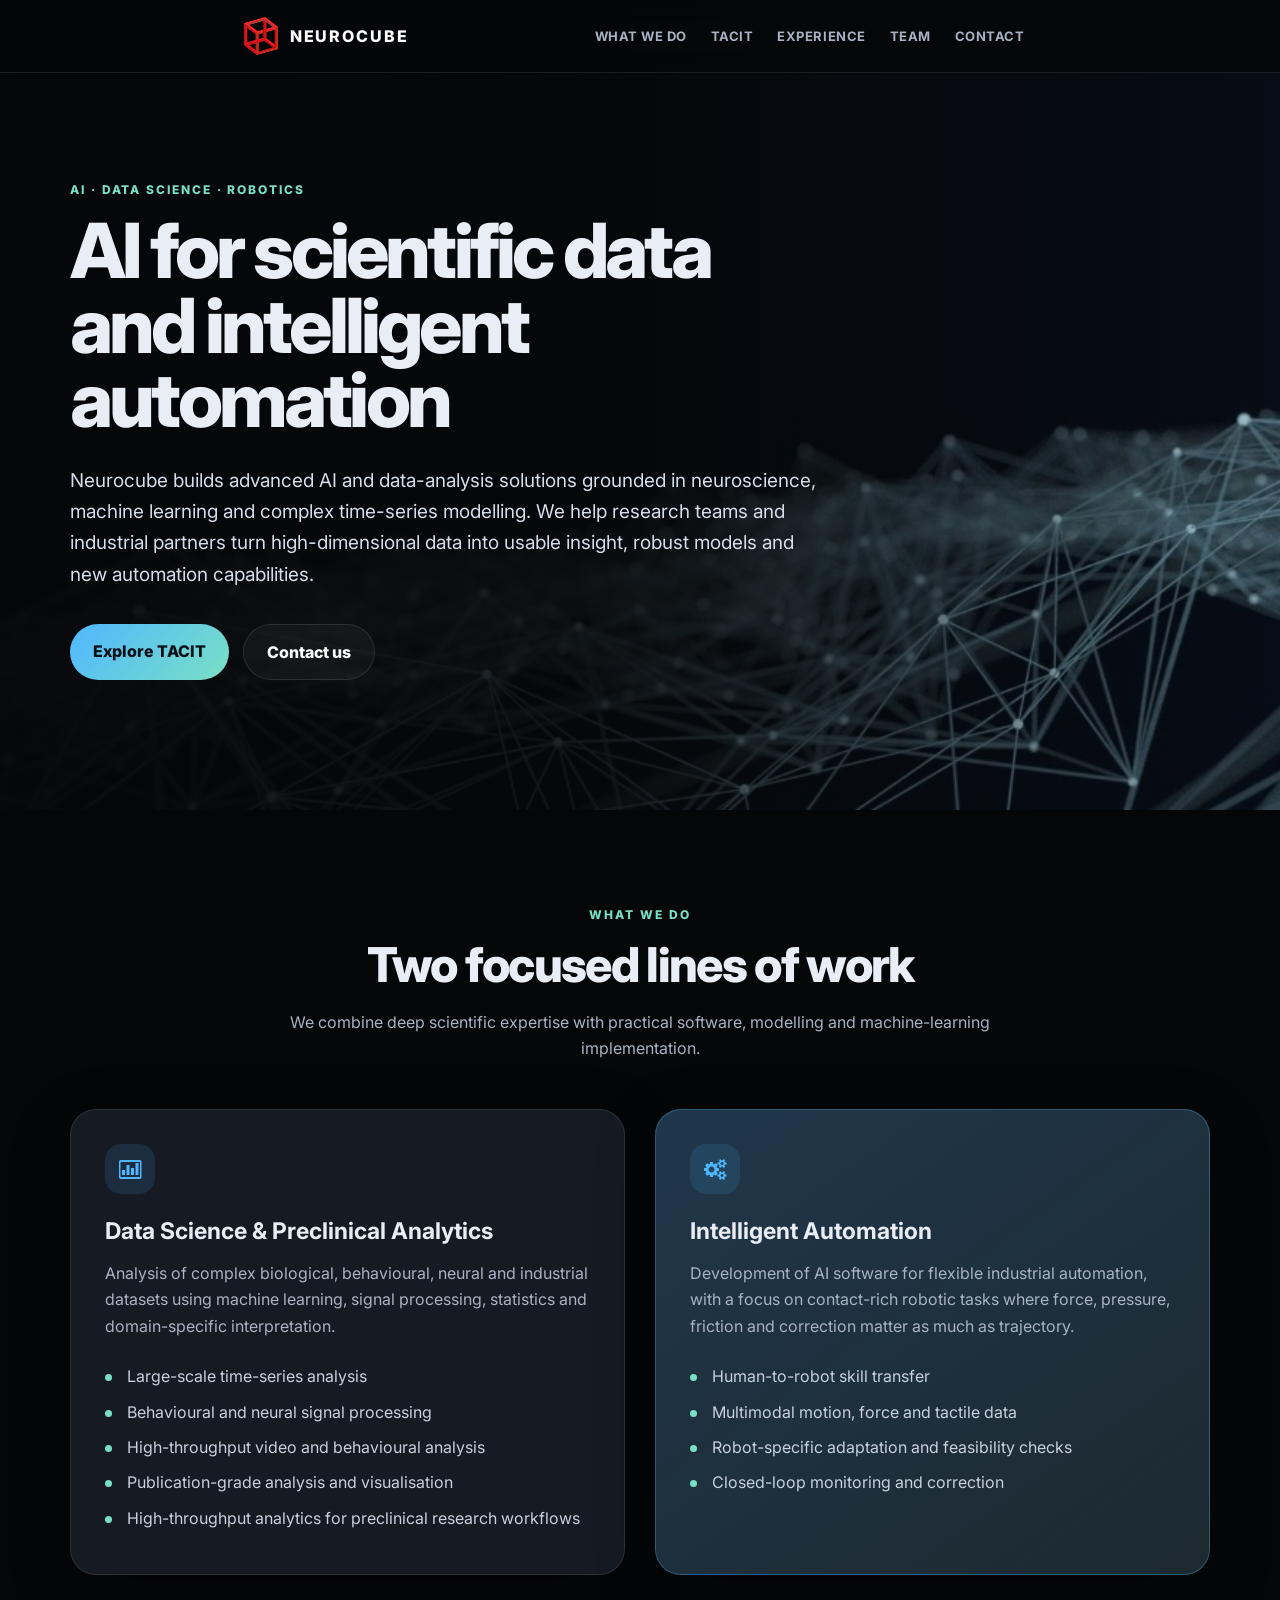
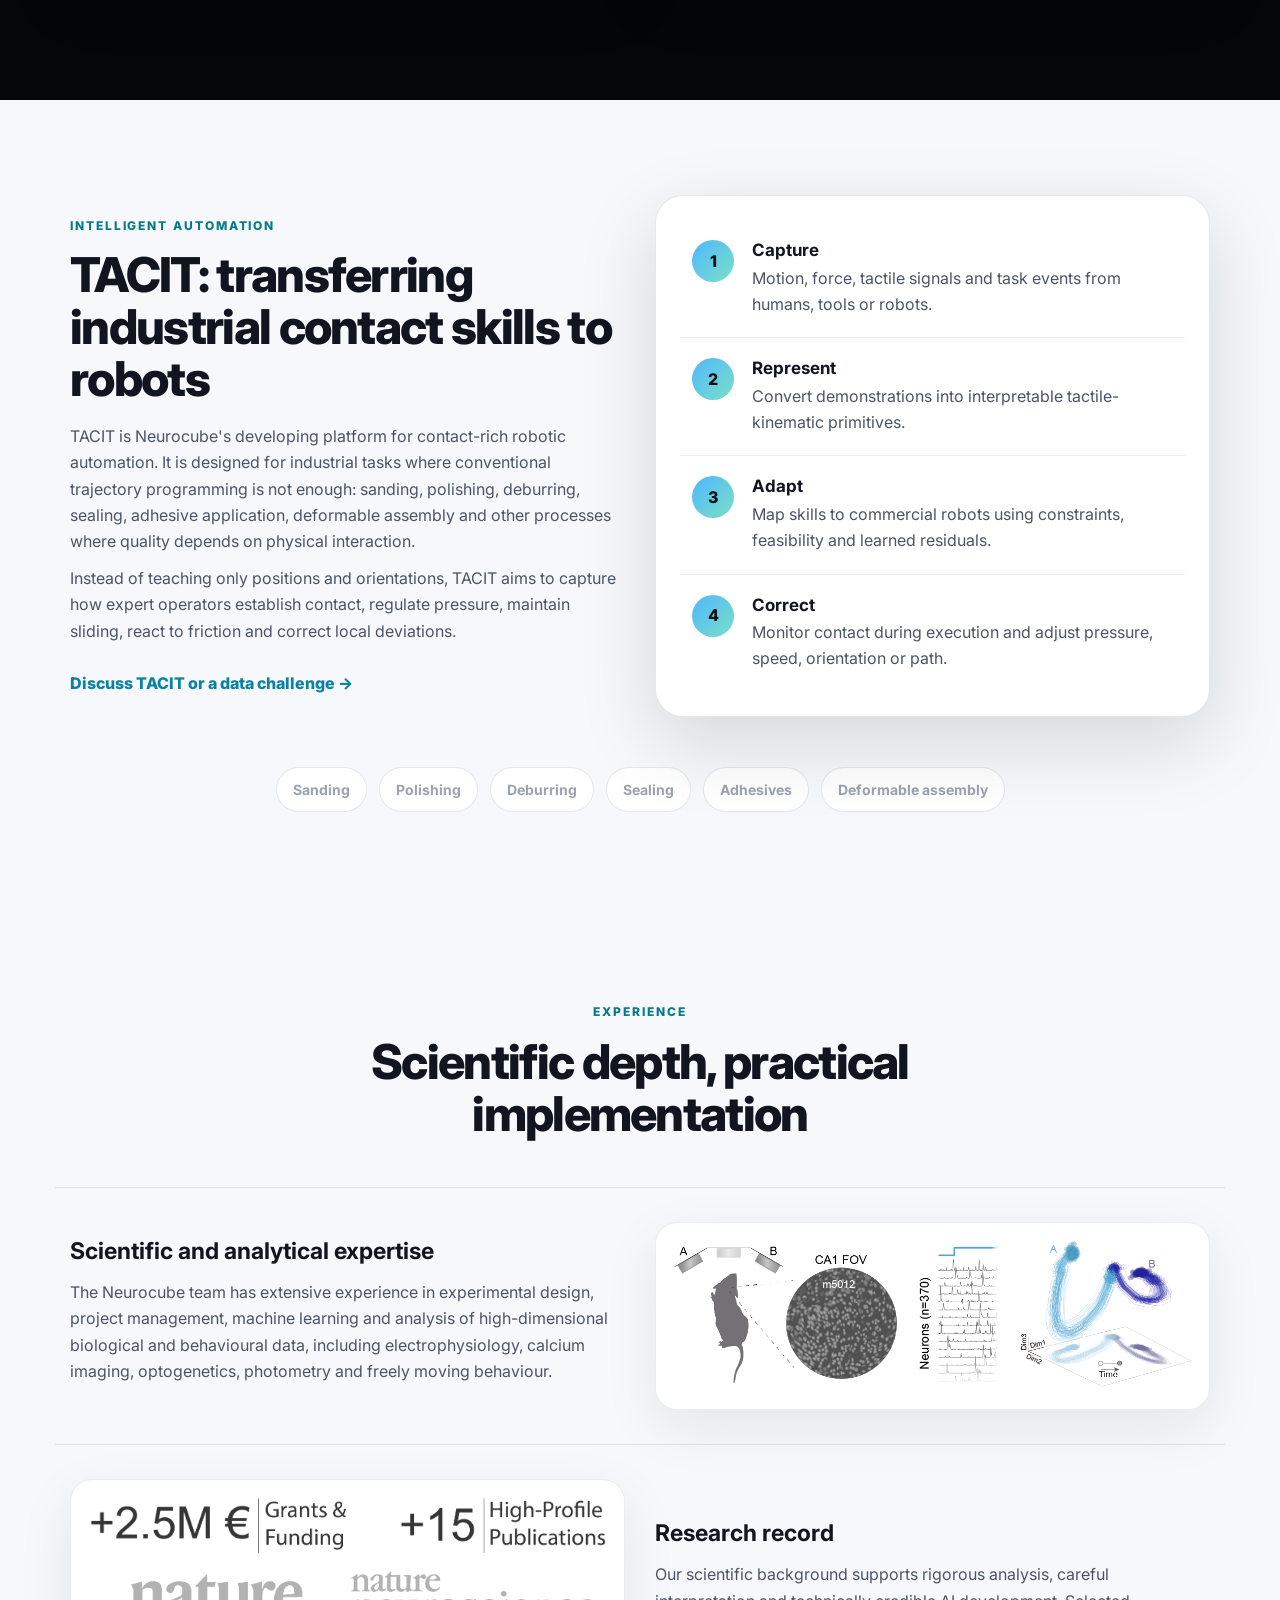
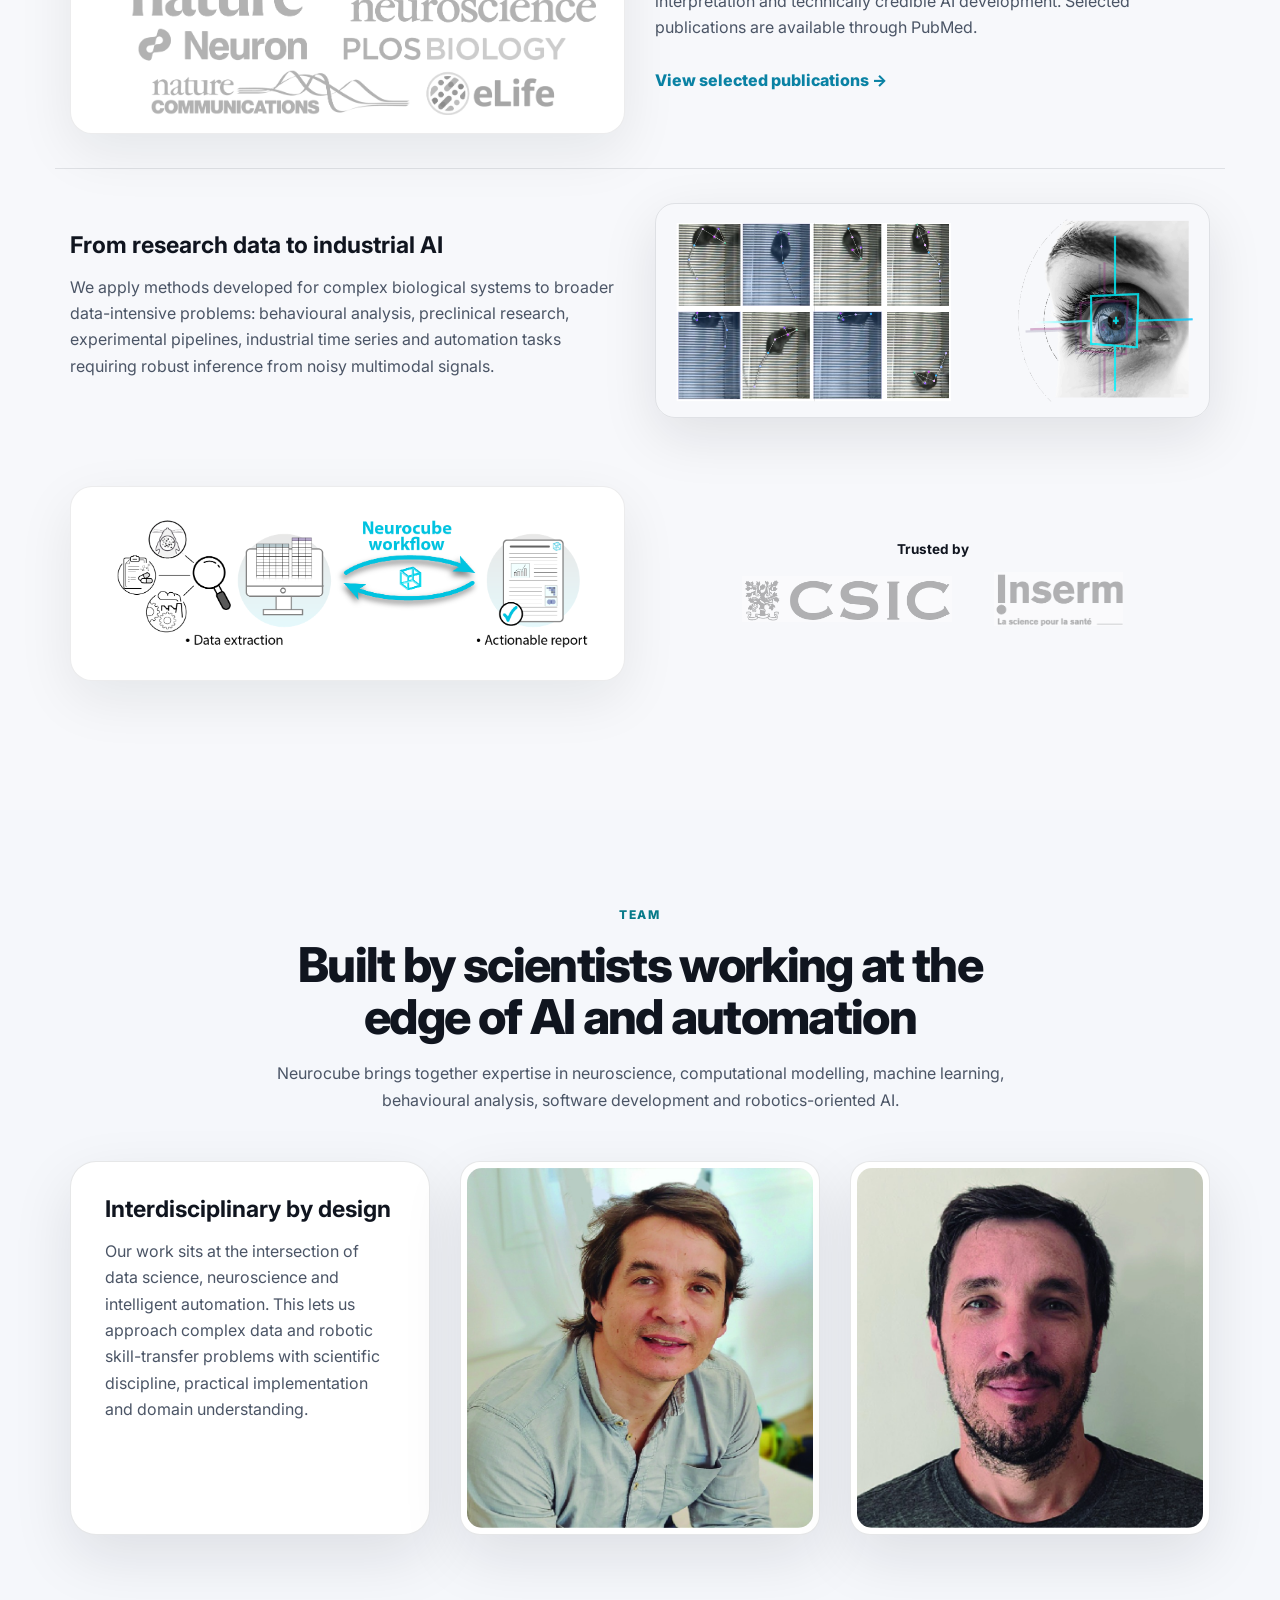
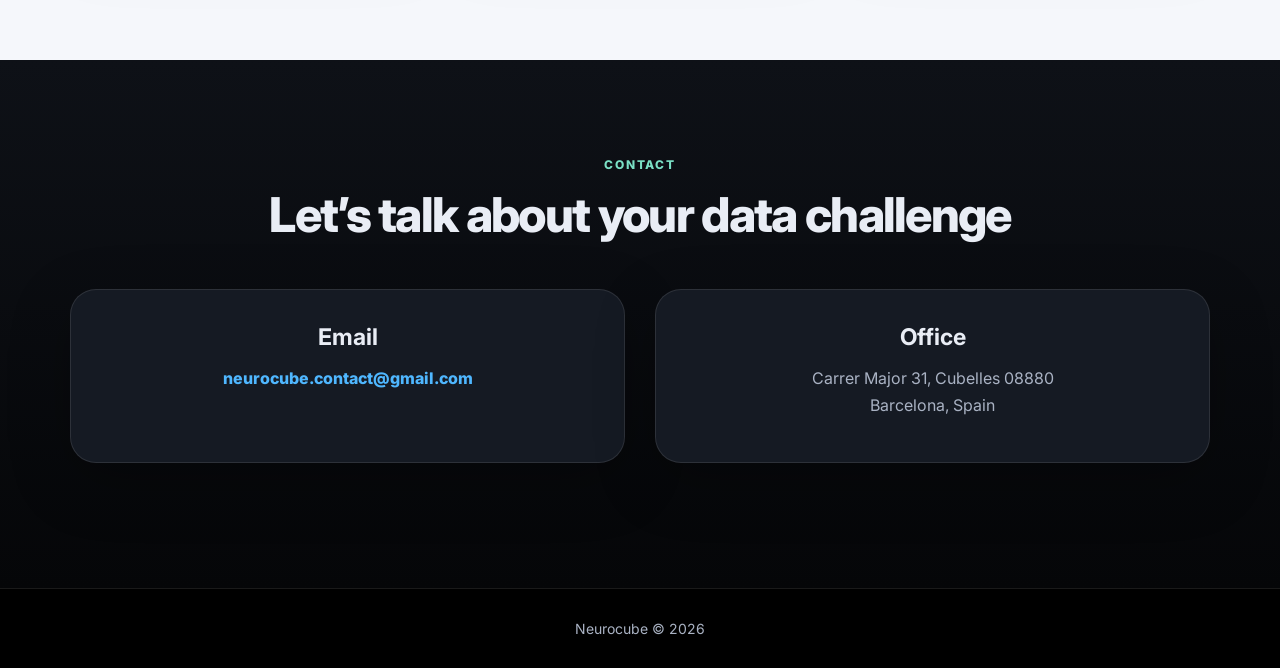
==== commit 644fe886: "Update index.html" ====
--- a/test/index.html
+++ b/test/index.html
@@ -104,7 +104,7 @@
       </div>
     </section>
 
-    <section id="automation" class="section section-light automation-section">
+    <section id="automation" class="section section-light">
       <div class="container">
         <div class="row vertical-align">
           <div class="col-md-6">
--- a/test/css/style.css
+++ b/test/css/style.css
@@ -241,12 +241,8 @@
 
 .vertical-align { display: flex; align-items: center; flex-wrap: wrap; }
 
-.automation-section {
-  background: #f6f8fb;
-}
-
 .tacit-panel {
-  background: #f0f0f0;
+  background: #ffffff;
   border: 1px solid rgba(16,21,31,0.1);
   border-radius: 28px;
   padding: 24px;
@@ -274,6 +270,10 @@
 }
 
 .tacit-step p { margin: 0; }
+
+#automation {
+  background: #f6f8fb;
+}
 
 .inline-link {
   display: inline-block;
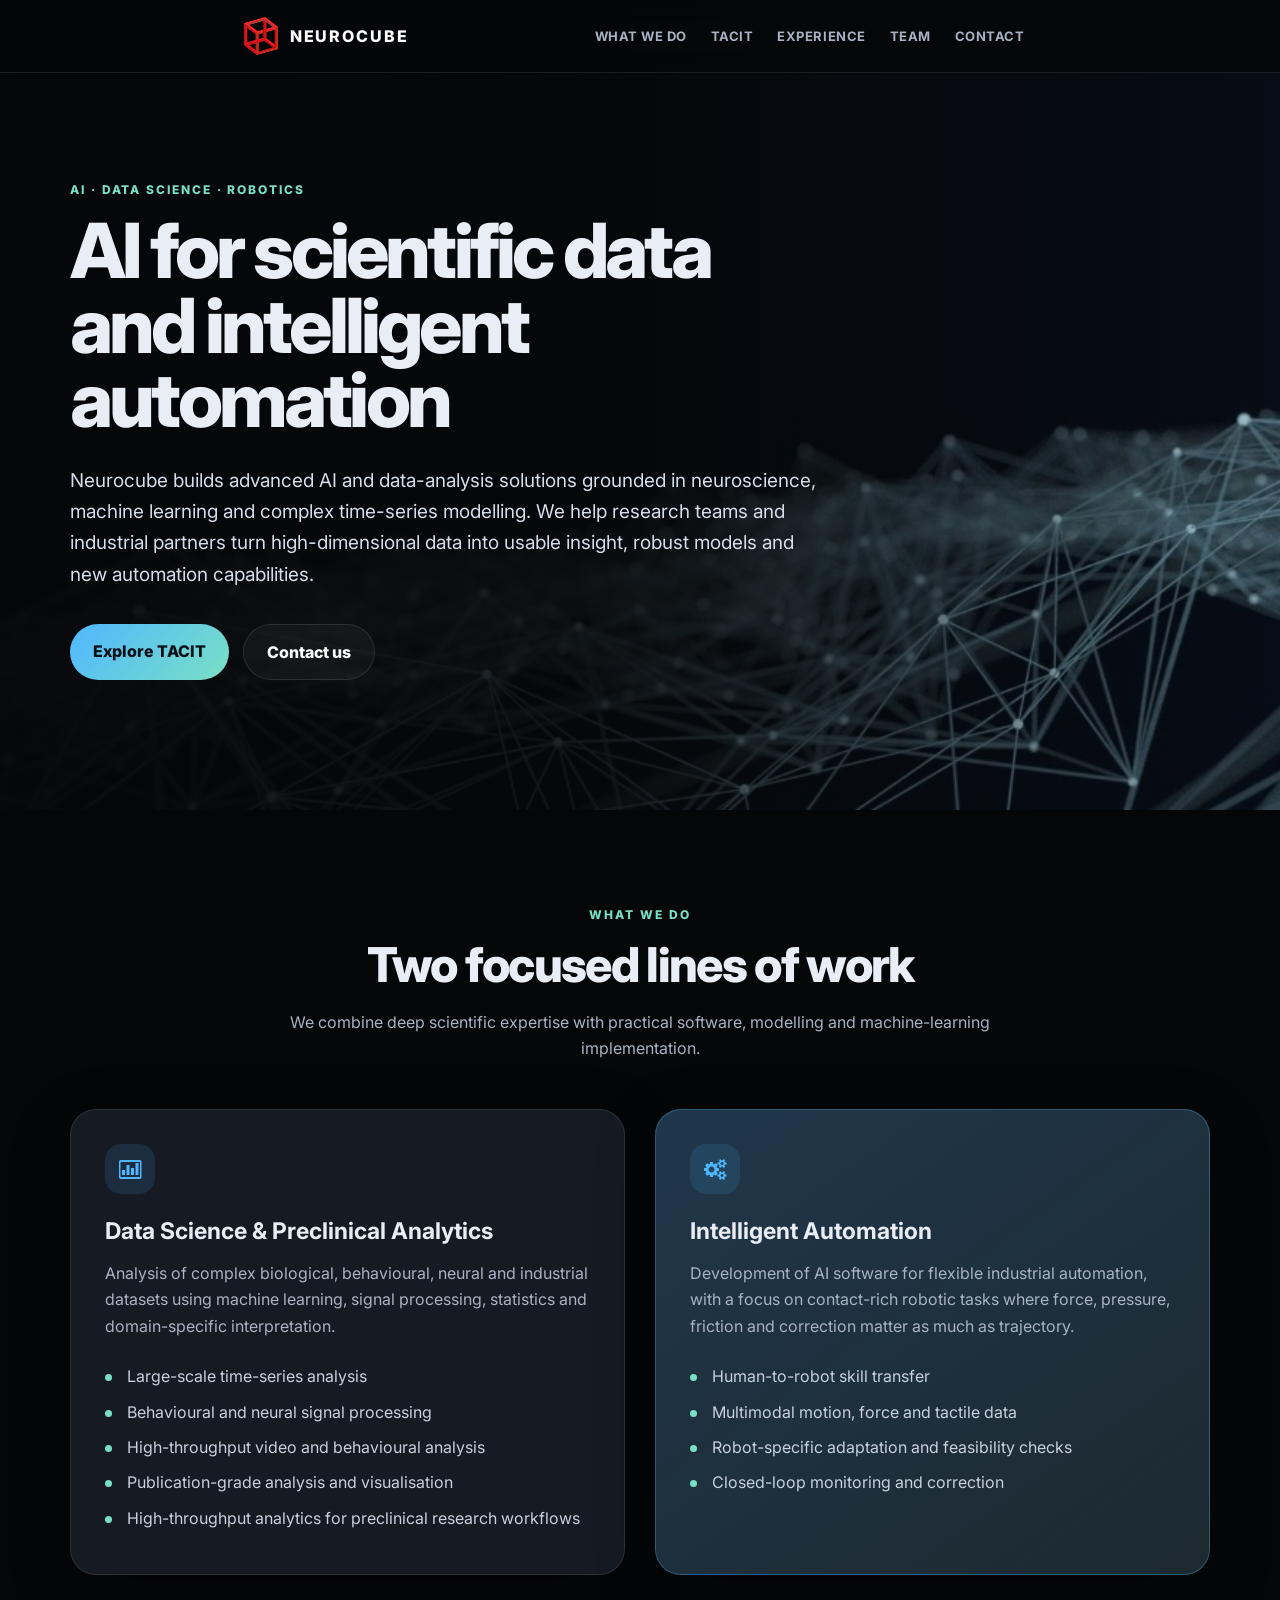
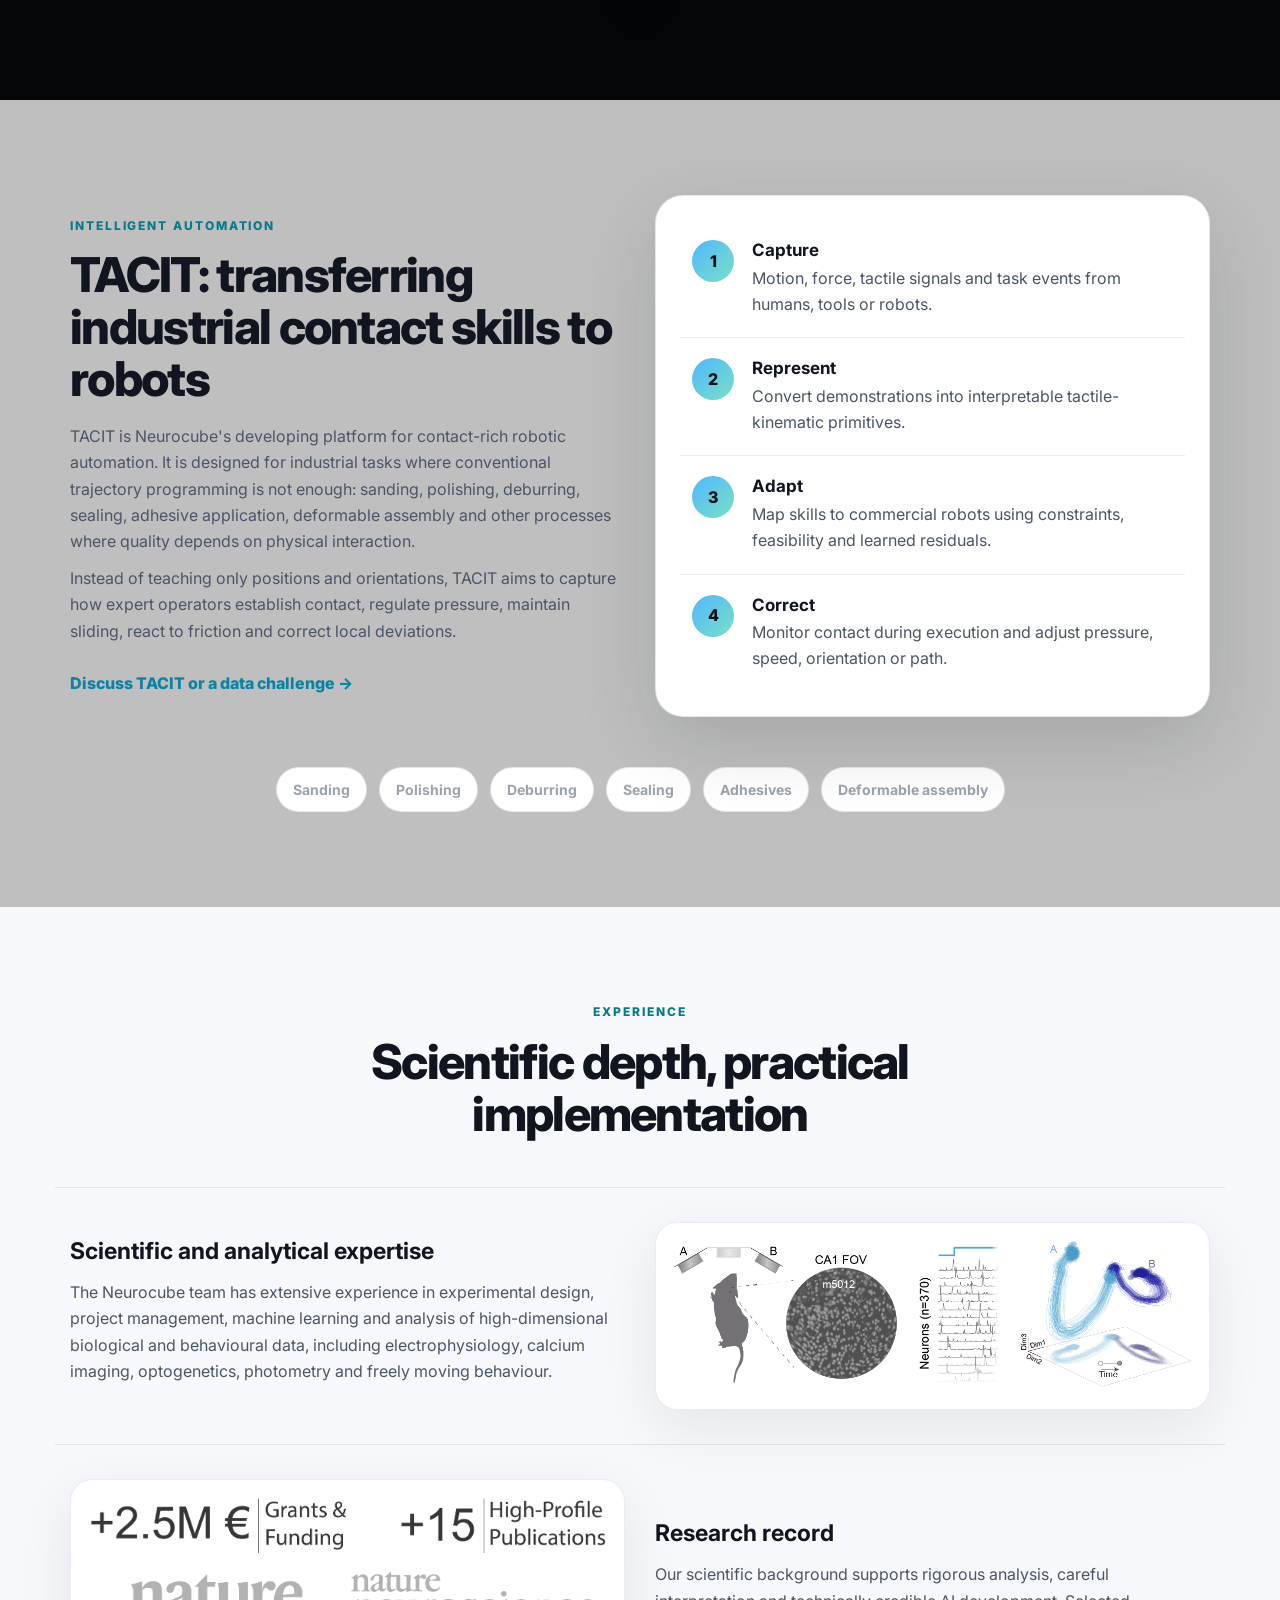
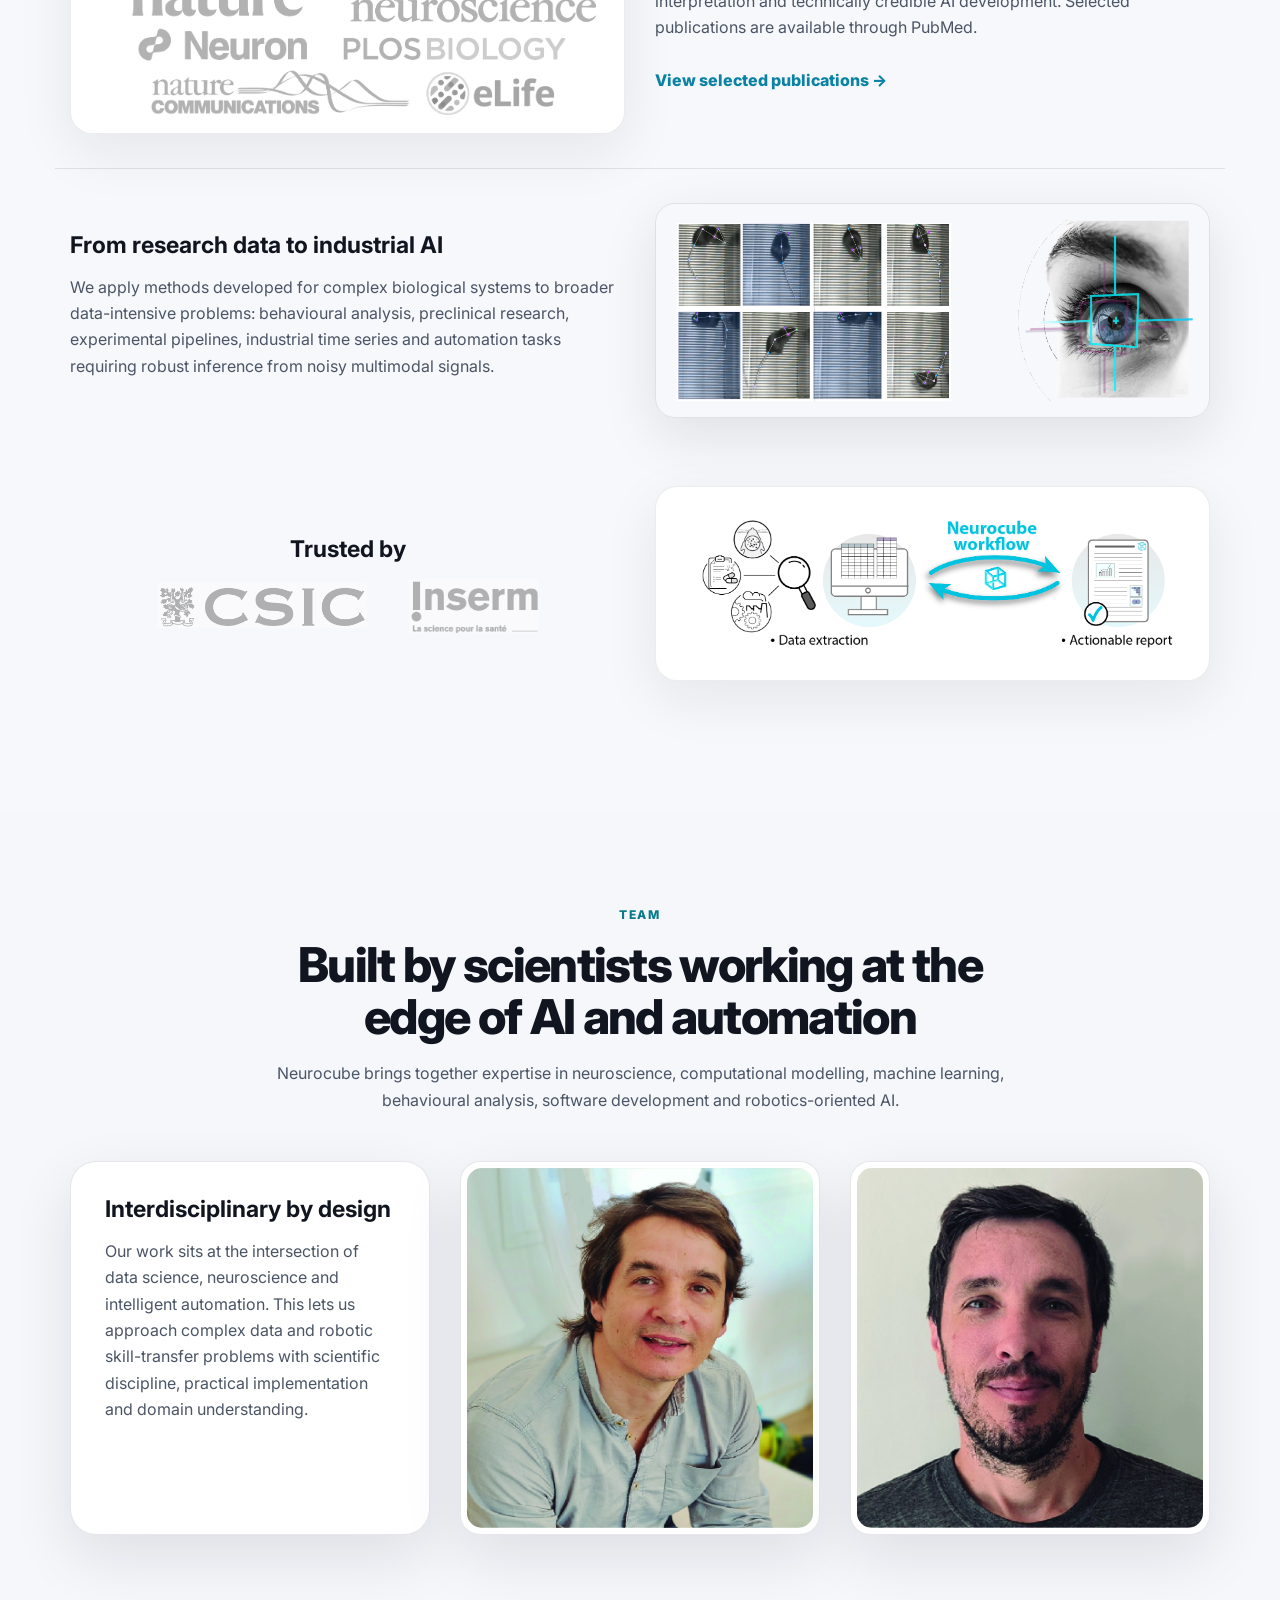
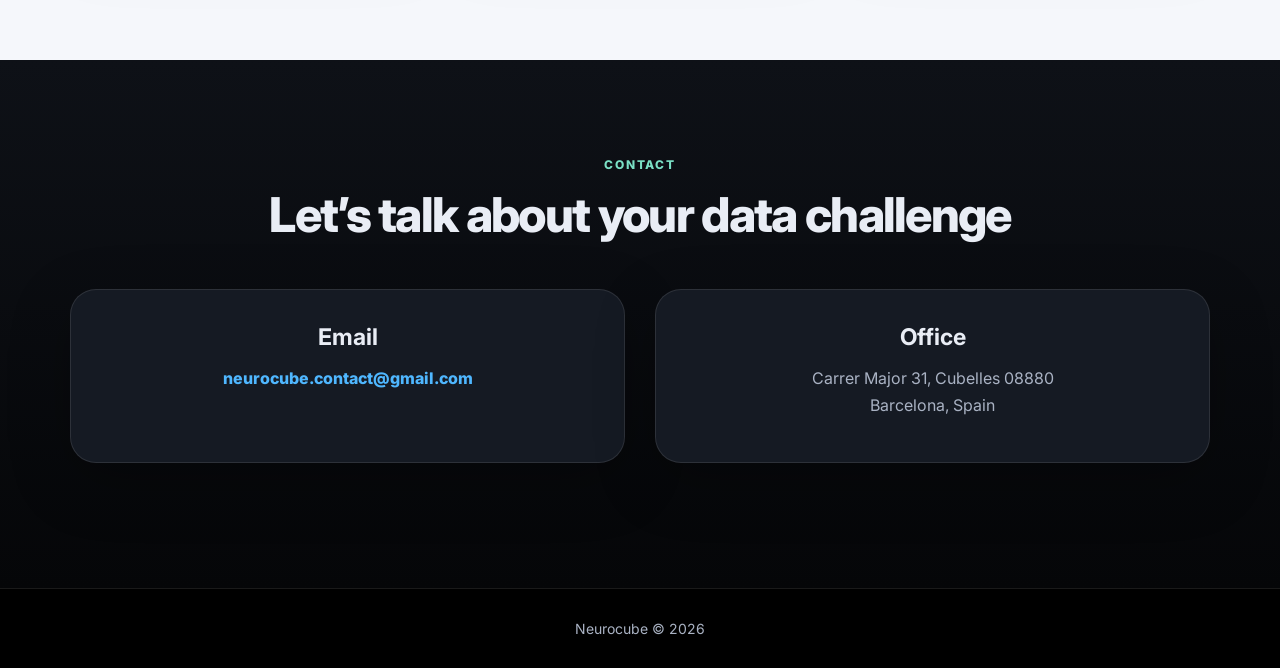
==== commit 1cc10eb5: "Update index.html" ====
--- a/test/index.html
+++ b/test/index.html
@@ -210,15 +210,15 @@
 
         <div class="row analytics-showcase experience-row">
           <div class="col-md-6">
-            <img class="wide-image" src="img/trustedFlow.png" alt="Neurocube workflow">
-          </div>
-          <div class="col-md-6">
             <h3 class="trusted-title">Trusted by</h3>
             <div class="trusted-logos">
               <img src="img/trusted-csic.png" alt="CSIC logo">
               <img src="img/trusted-inserm.png" alt="Inserm logo">
             </div>
           </div>
+          <div class="col-md-6">
+            <img class="wide-image" src="img/trustedFlow.png" alt="Neurocube workflow">
+          </div
         </div>
       </div>
     </section>
--- a/test/css/style.css
+++ b/test/css/style.css
@@ -272,7 +272,7 @@
 .tacit-step p { margin: 0; }
 
 #automation {
-  background: #f6f8fb;
+  background: #BFBFBF;
 }
 
 .inline-link {
@@ -485,7 +485,7 @@
   display: block;
   width: 100%;
   text-align: center;
-  font-size: 1.35rem;   /* match your h3 size */
+  font-size: 23px;   /* match your h3 size */
   font-weight: 700;
   line-height: 1.3;
   color: #2f3438;
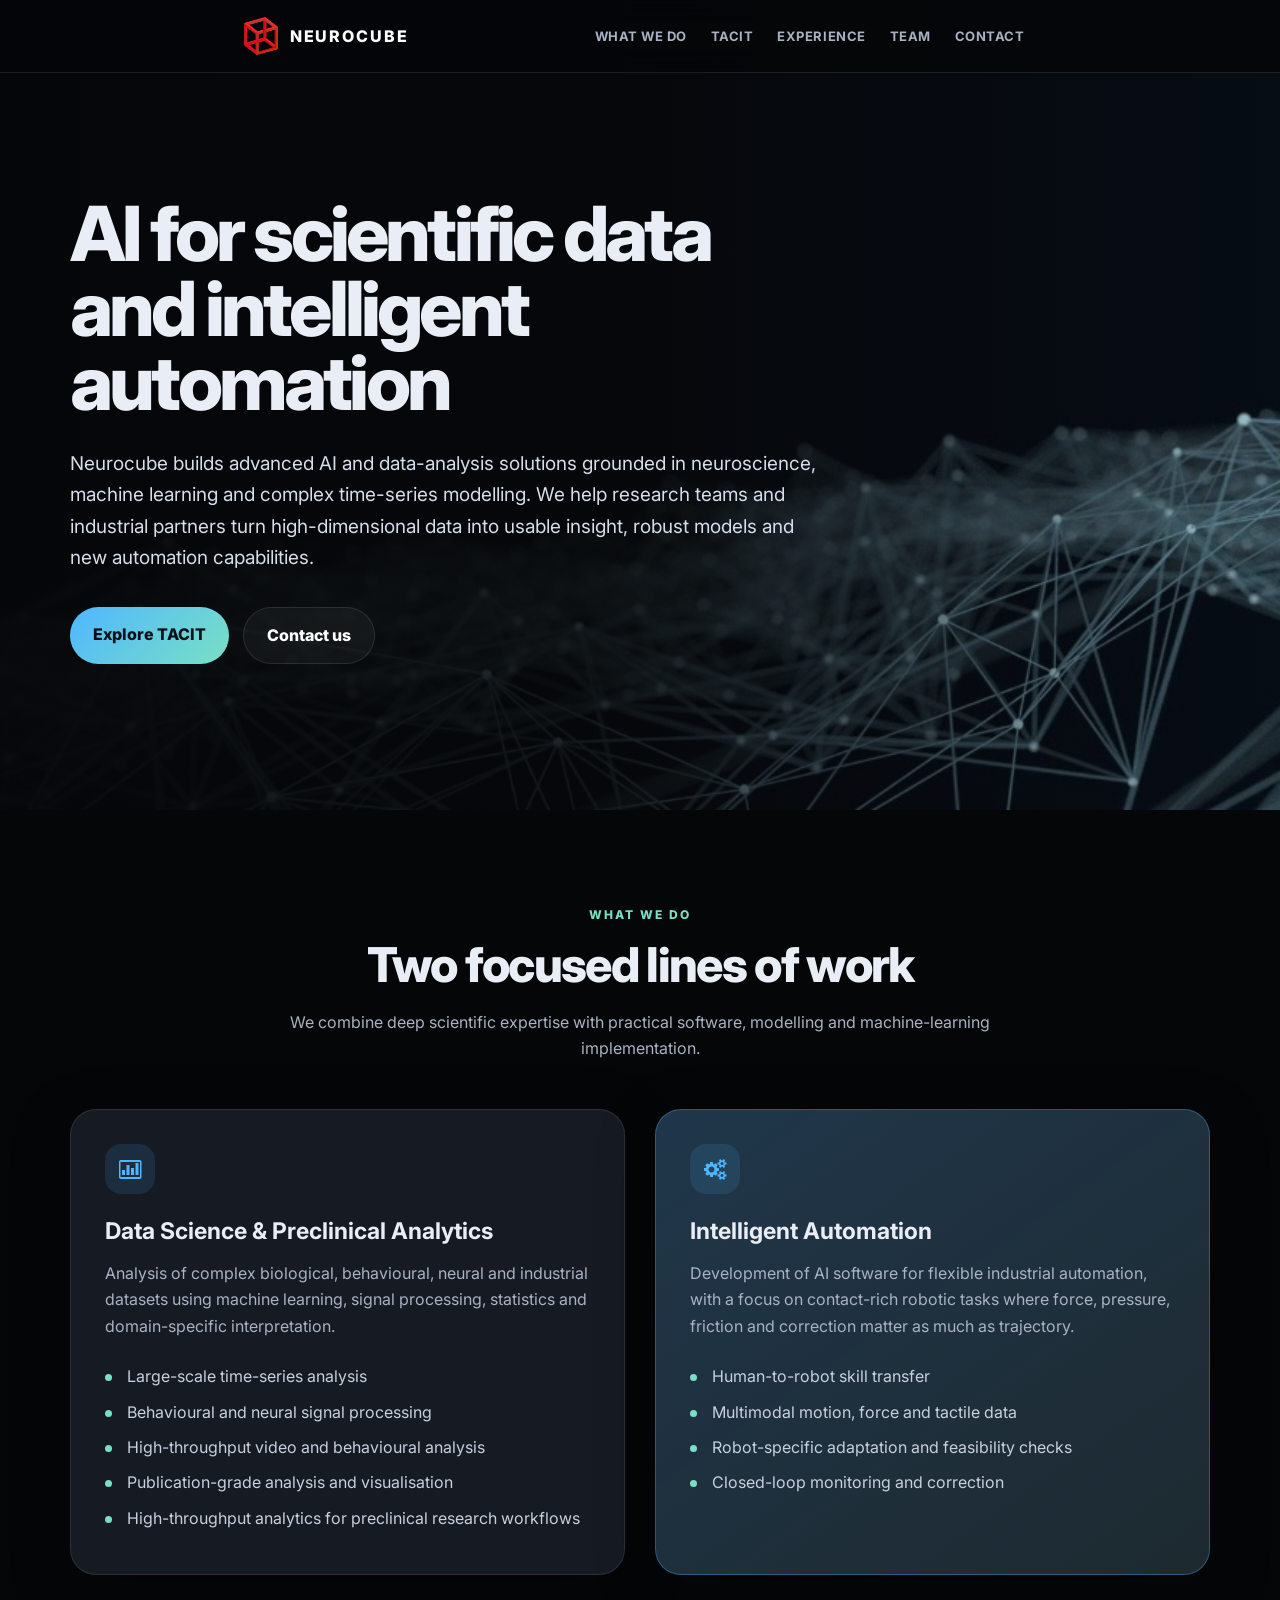
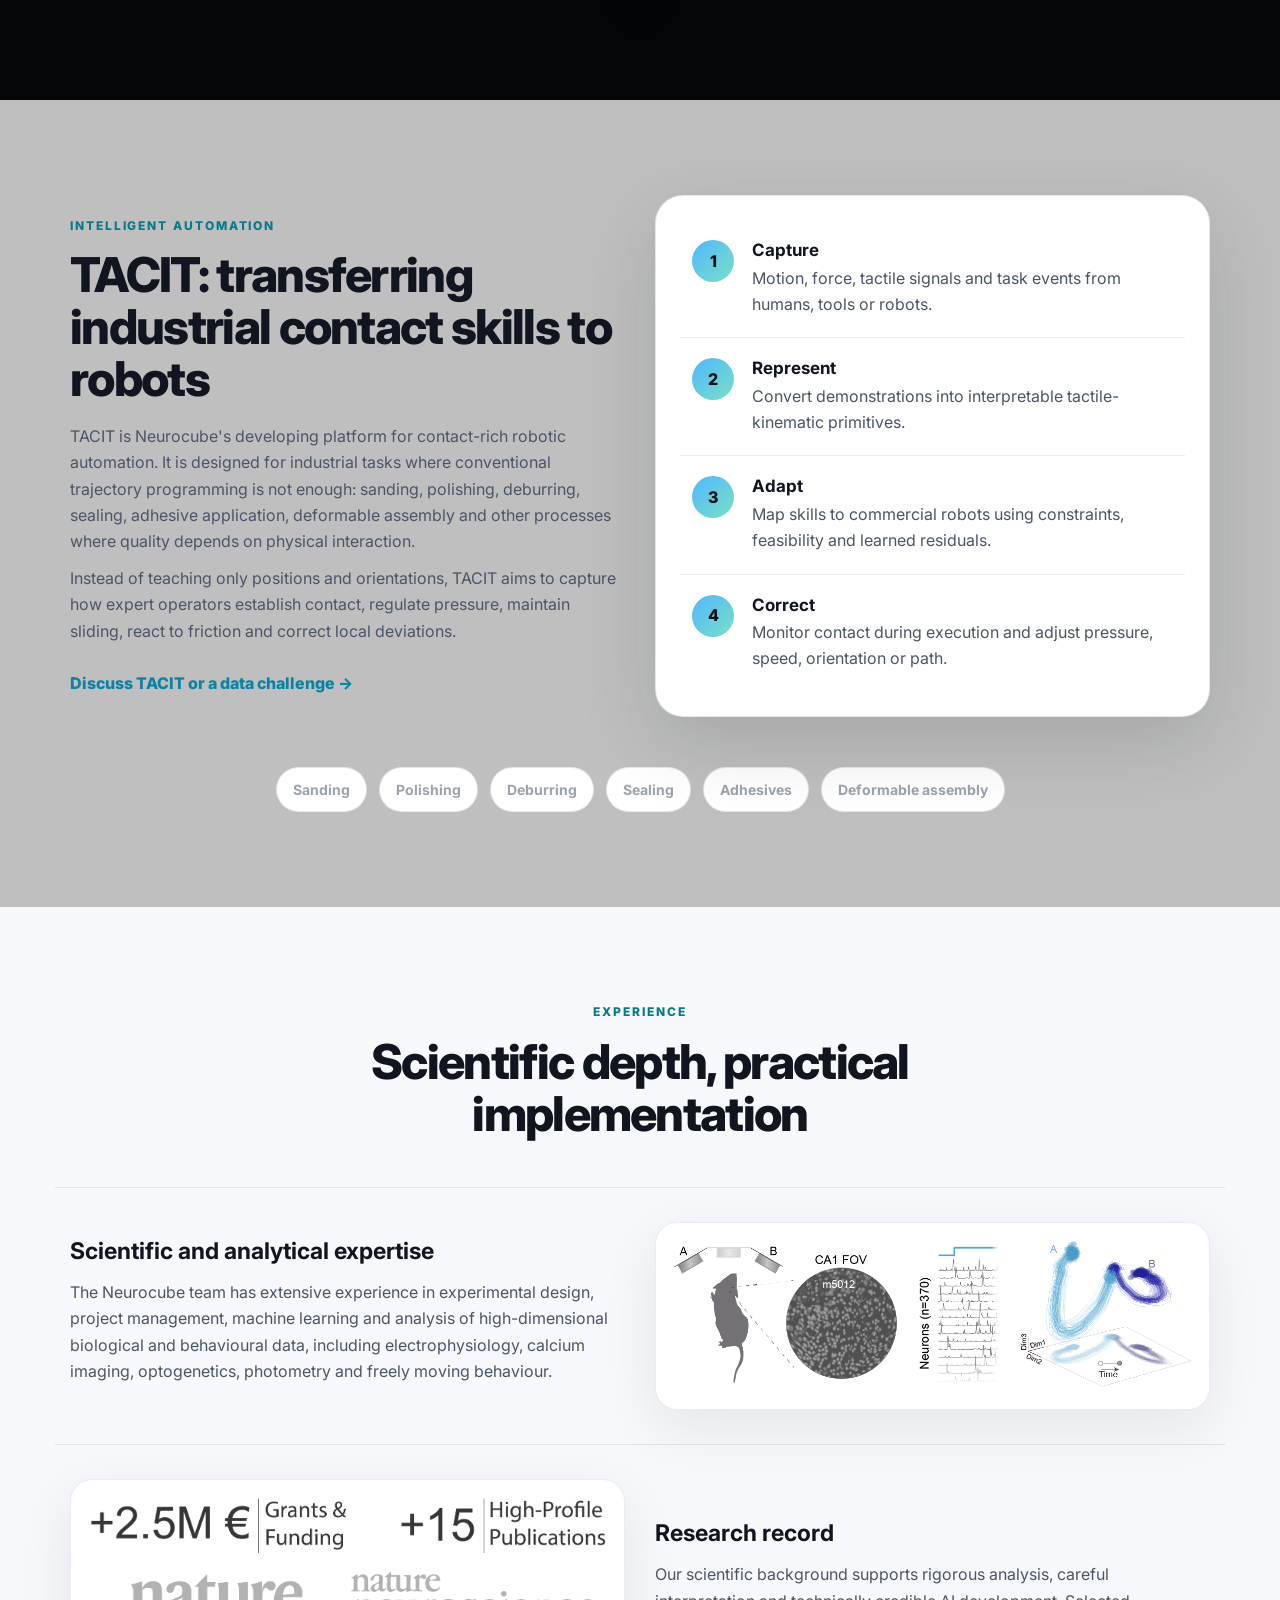
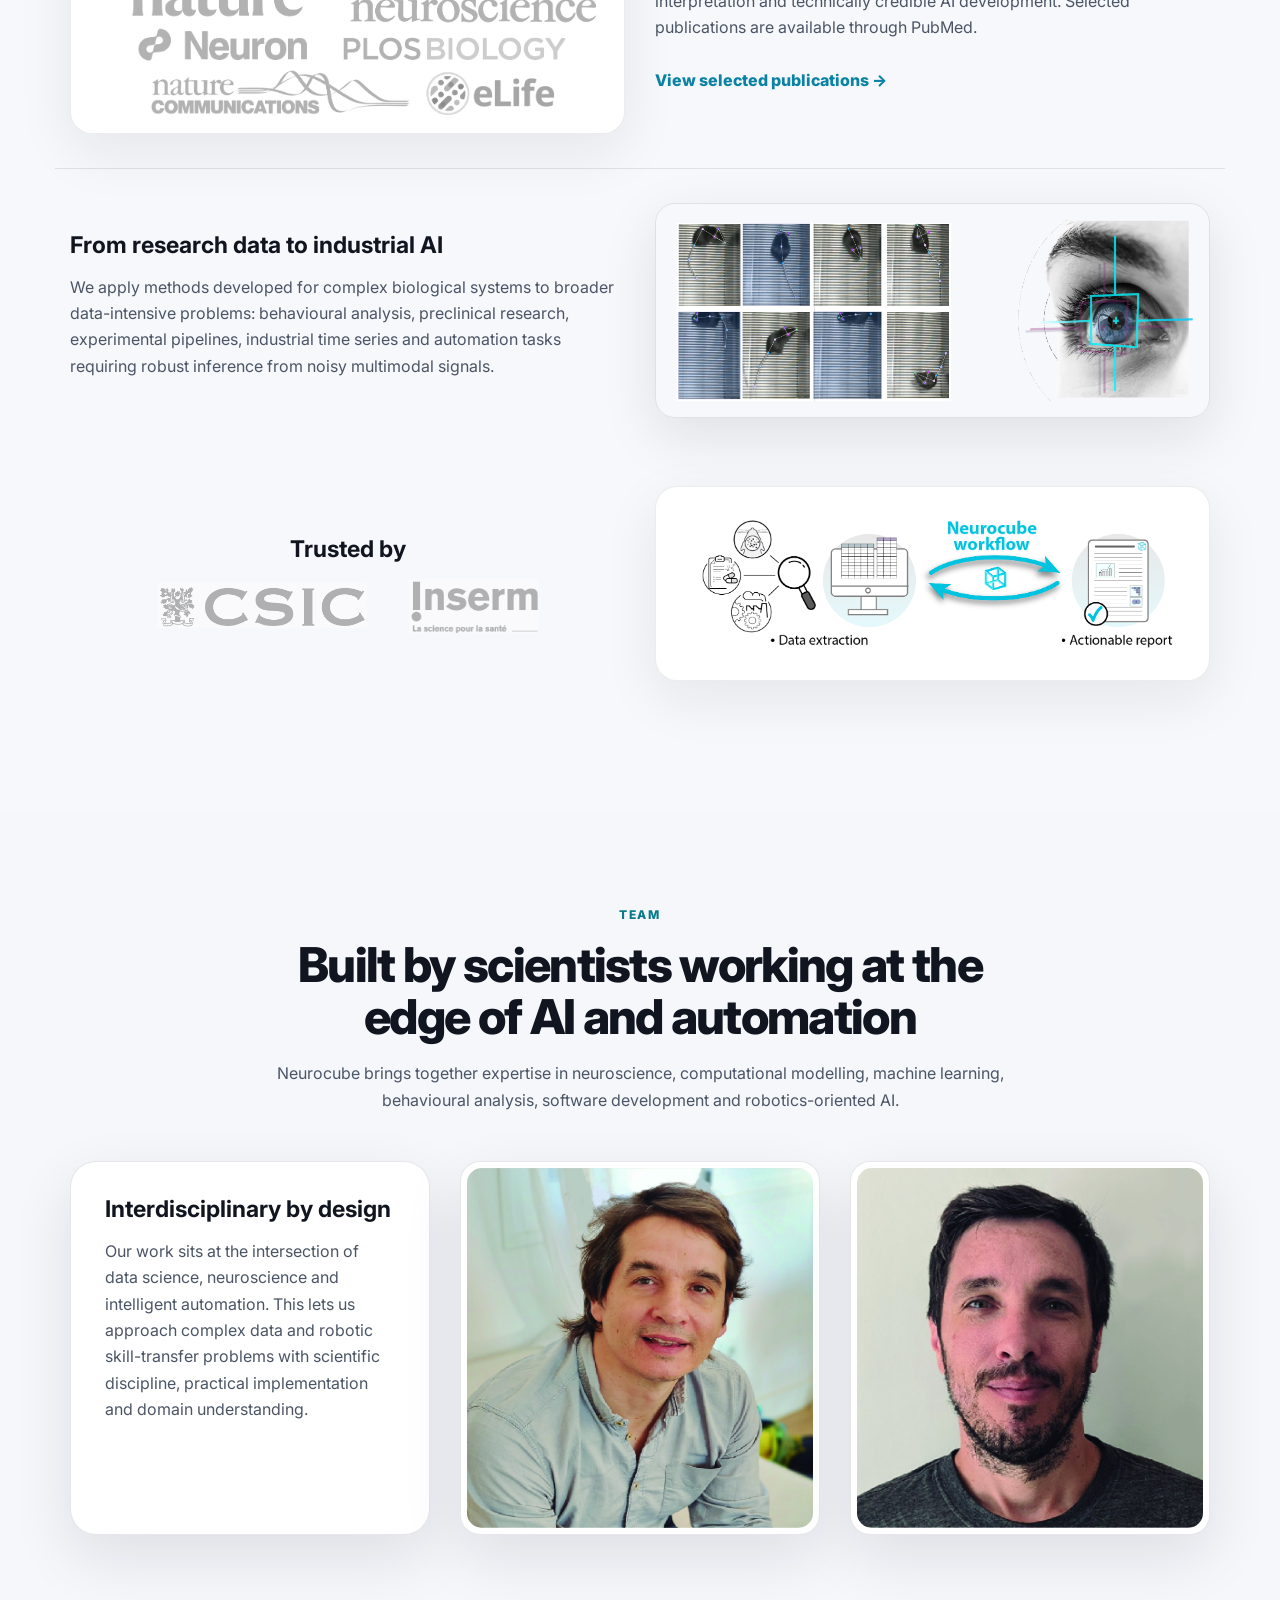
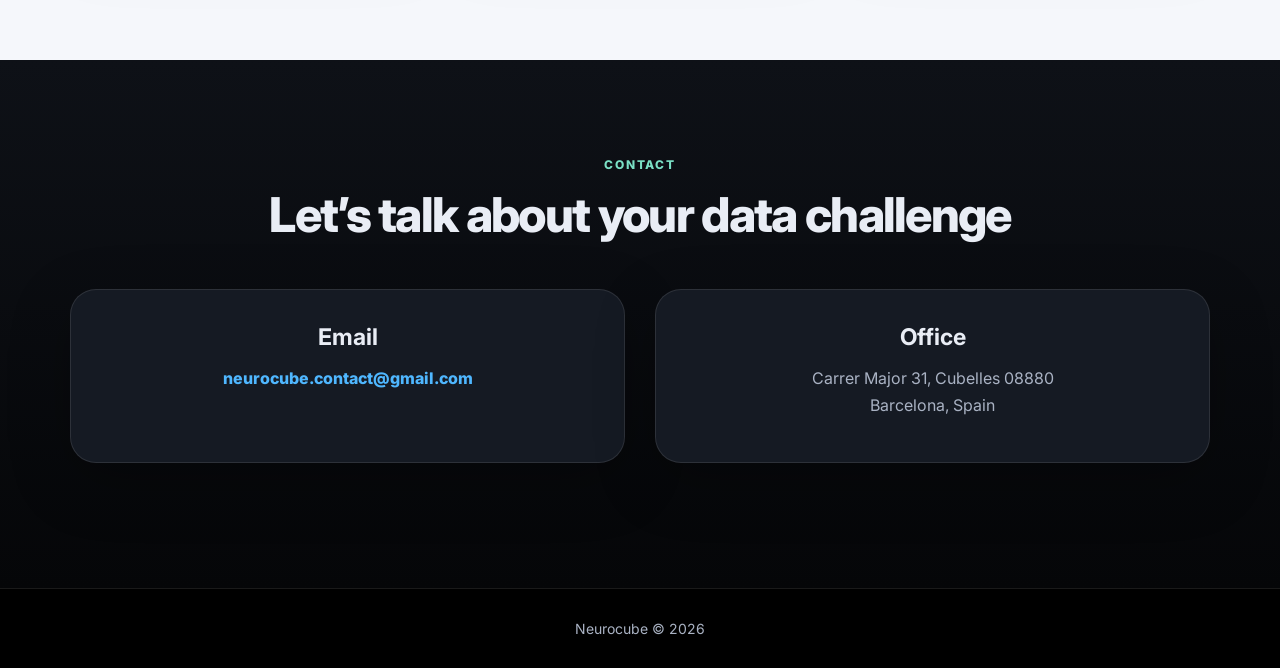
==== commit 72d9dd69: "Update index.html" ====
--- a/test/index.html
+++ b/test/index.html
@@ -45,7 +45,6 @@
       <div class="container">
         <div class="row">
           <div class="col-md-8">
-            <p class="eyebrow">AI · Data Science · Robotics</p>
             <h1>AI for scientific data and intelligent automation</h1>
             <p class="hero-copy">
               Neurocube builds advanced AI and data-analysis solutions grounded in neuroscience, machine learning and complex time-series modelling. We help research teams and industrial partners turn high-dimensional data into usable insight, robust models and new automation capabilities.
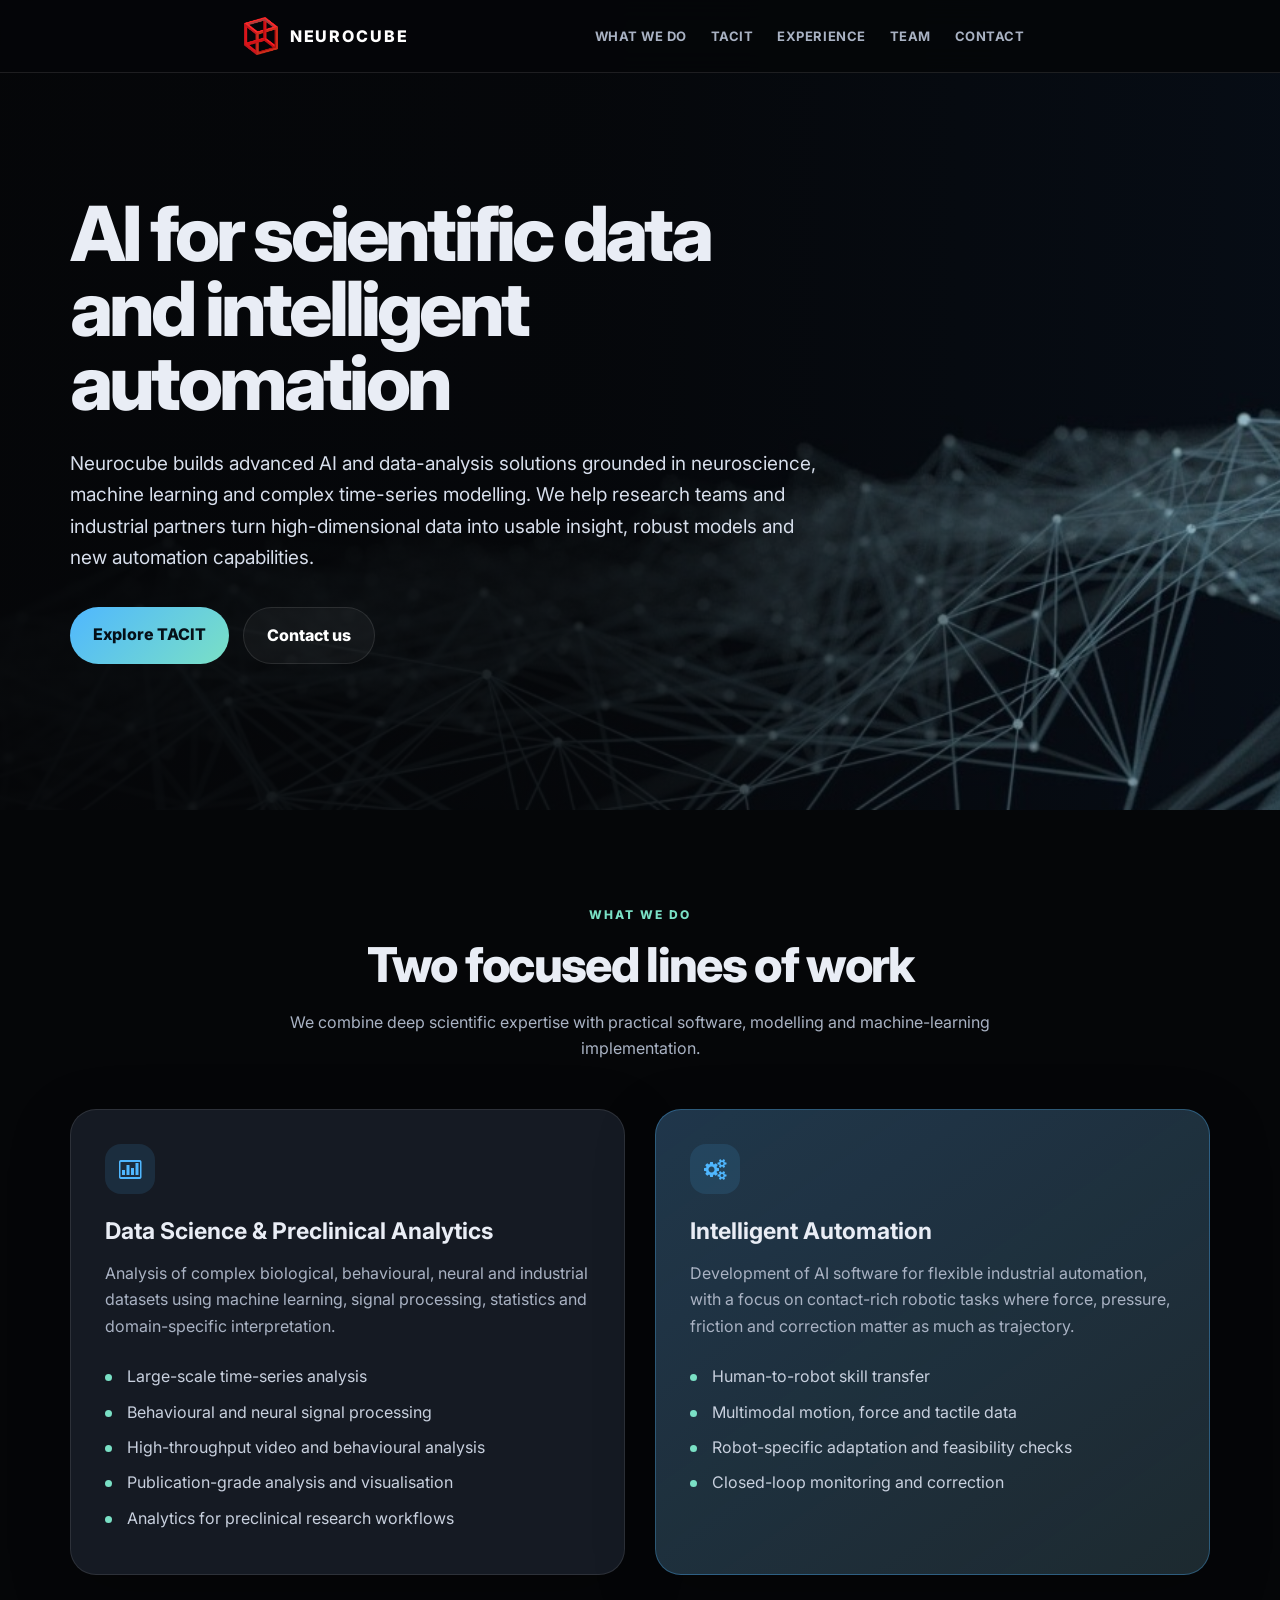
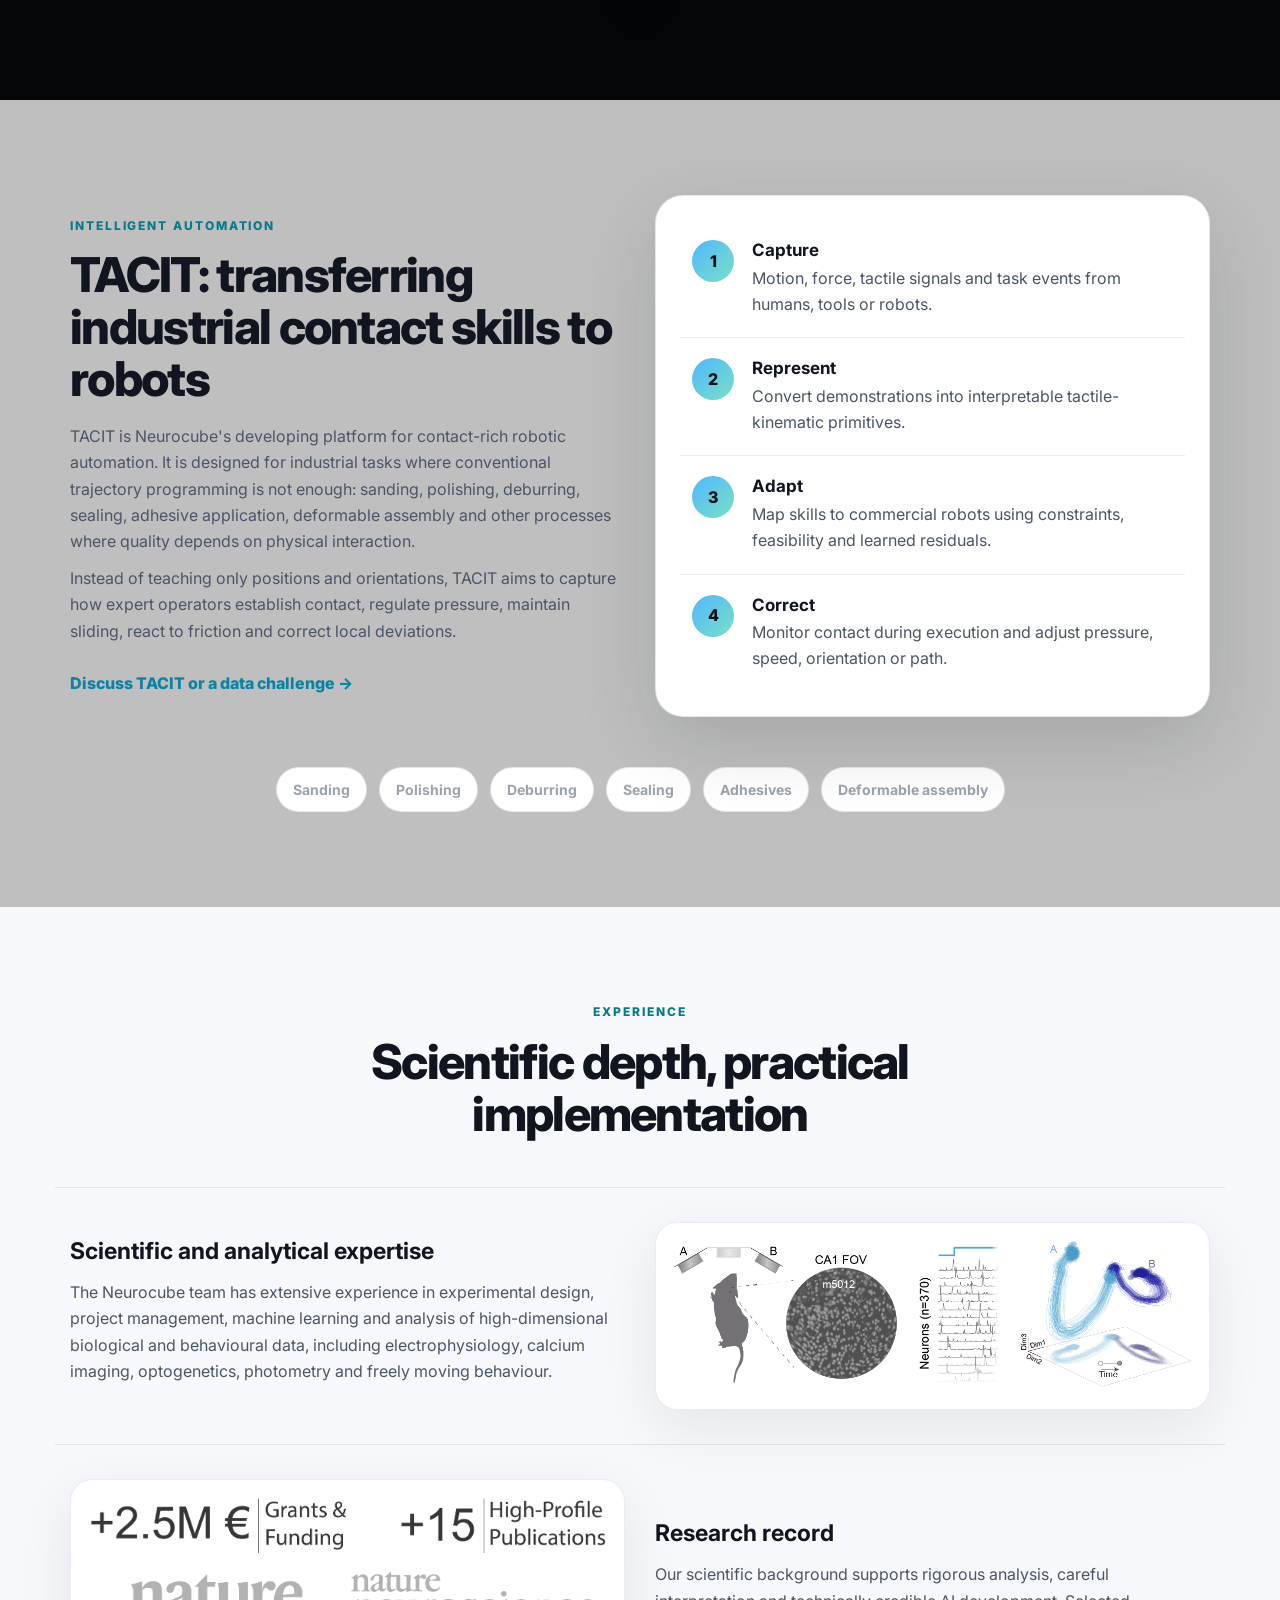
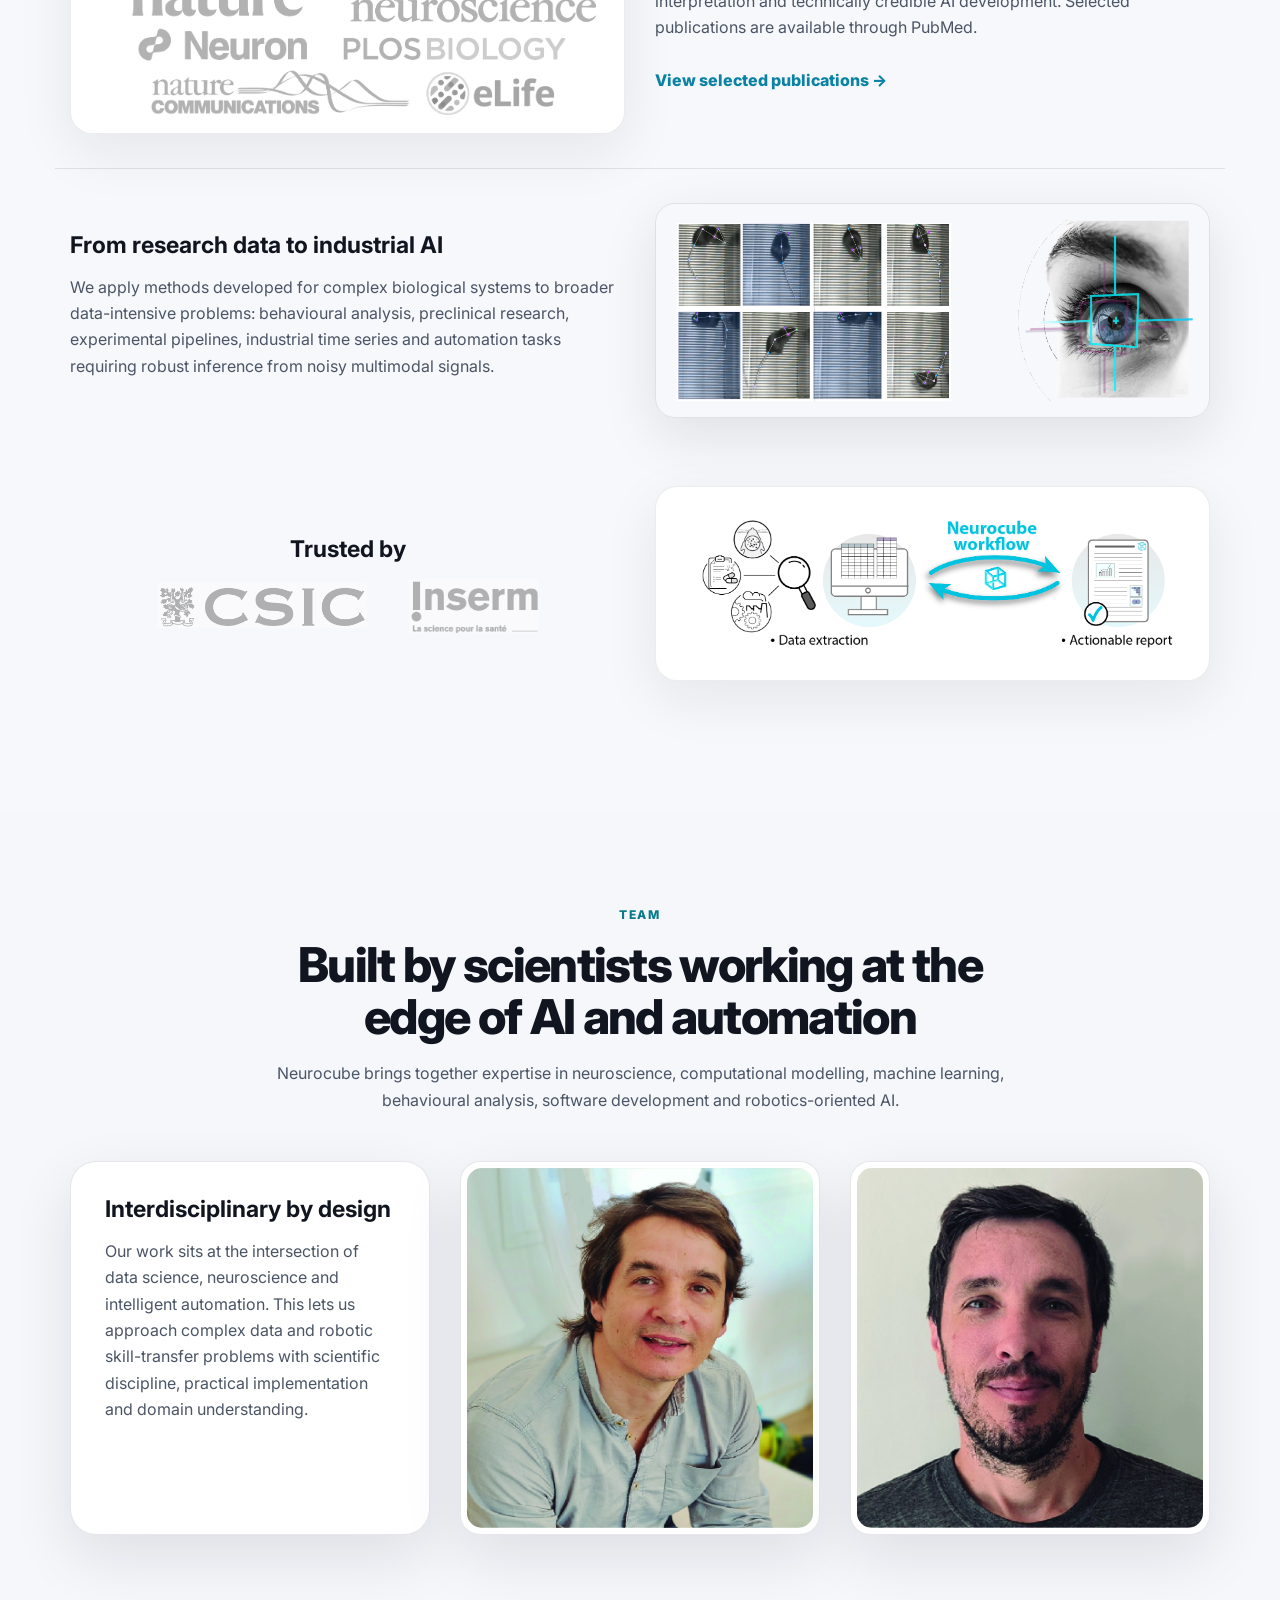
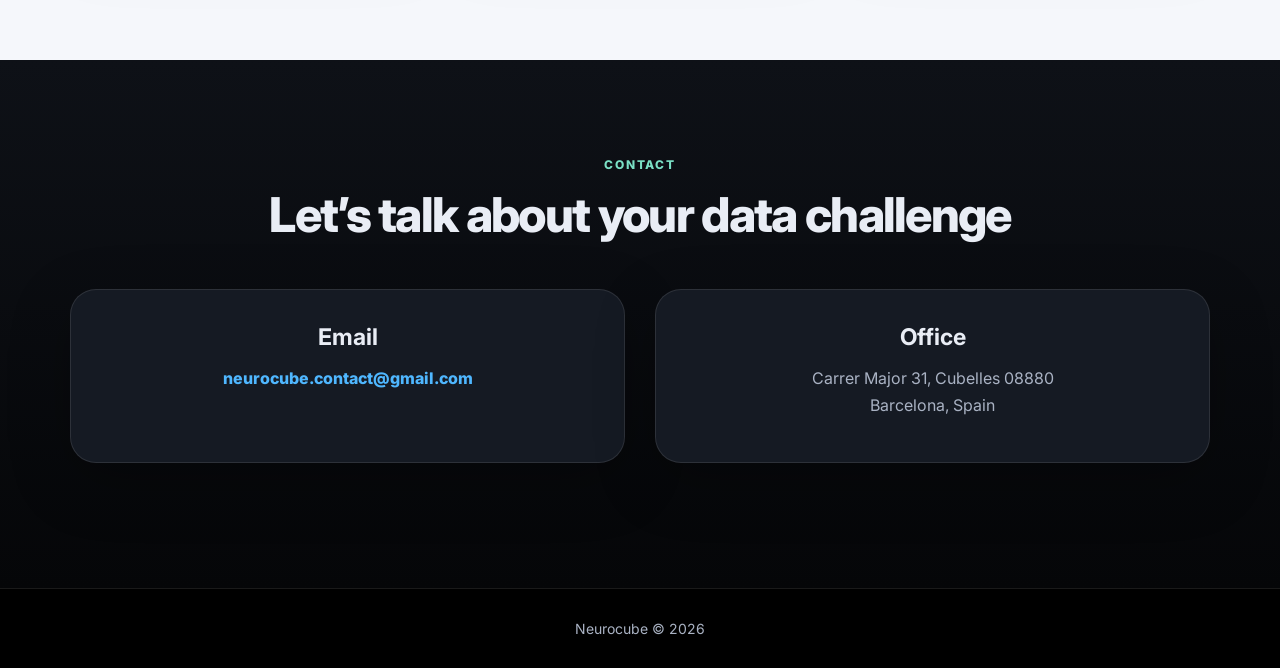
==== commit 8a16b9c7: "Update index.html" ====
--- a/test/index.html
+++ b/test/index.html
@@ -79,7 +79,7 @@
                 <li>Behavioural and neural signal processing</li>
                 <li>High-throughput video and behavioural analysis</li>
                 <li>Publication-grade analysis and visualisation</li>
-                <li>High-throughput analytics for preclinical research workflows</li>
+                <li>Analytics for preclinical research workflows</li>
               </ul>
             </article>
           </div>
@@ -188,7 +188,7 @@
             <p>
               Our scientific background supports rigorous analysis, careful interpretation and technically credible AI development. Selected publications are available through PubMed.
             </p>
-            <a class="inline-link" href="https://pubmed.ncbi.nlm.nih.gov/?term=28329757+or+34262175+or+20364143+or+29398355+or+20613857+or+35879320+or+28826485&sort=date" target="_blank" rel="noopener">View selected publications →</a>
+            <a class="inline-link" href="https://pubmed.ncbi.nlm.nih.gov/?term=41501468+or+28329757+or+34262175+or+20364143+or+29398355+or+20613857+or+35879320+or+28826485&sort=date" target="_blank" rel="noopener">View selected publications →</a>
           </div>
           <div class="col-md-6 col-md-pull-6">
             <img class="wide-image" src="img/journals.png" alt="Selected scientific journals">
